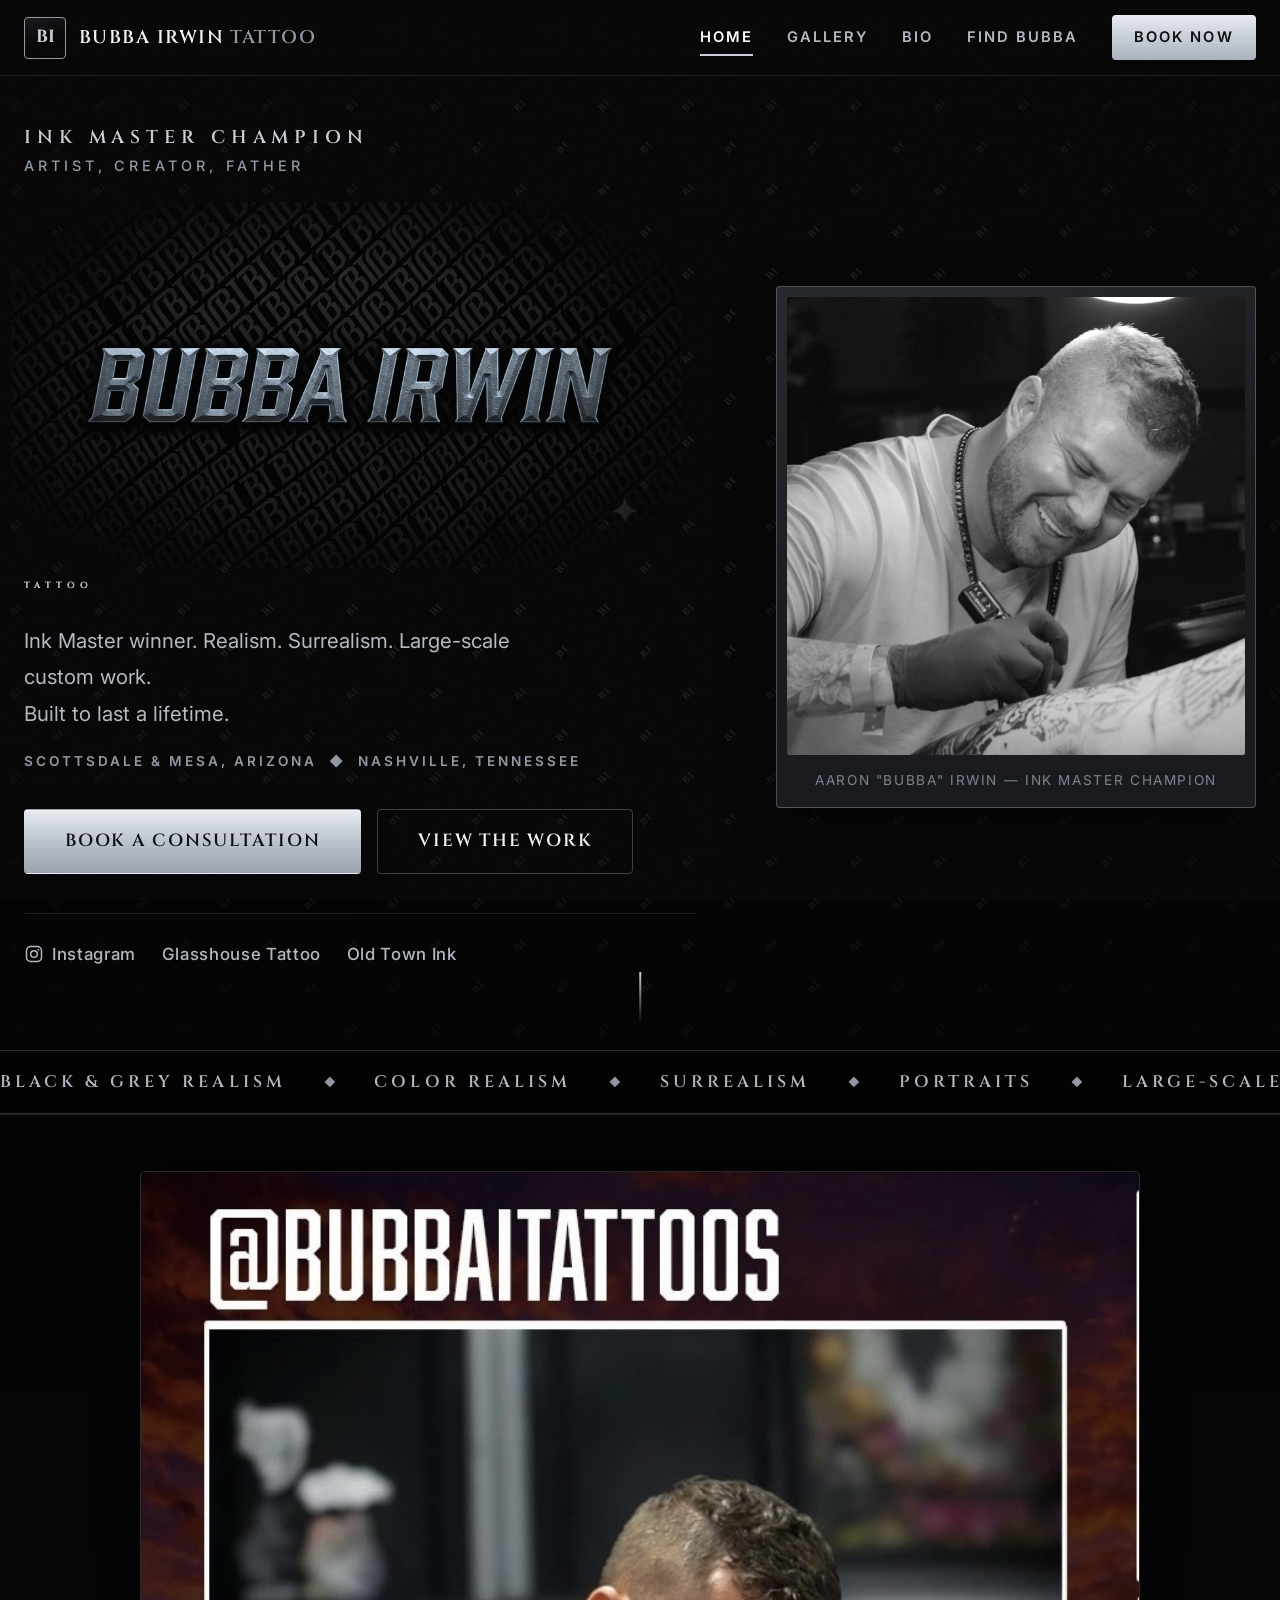
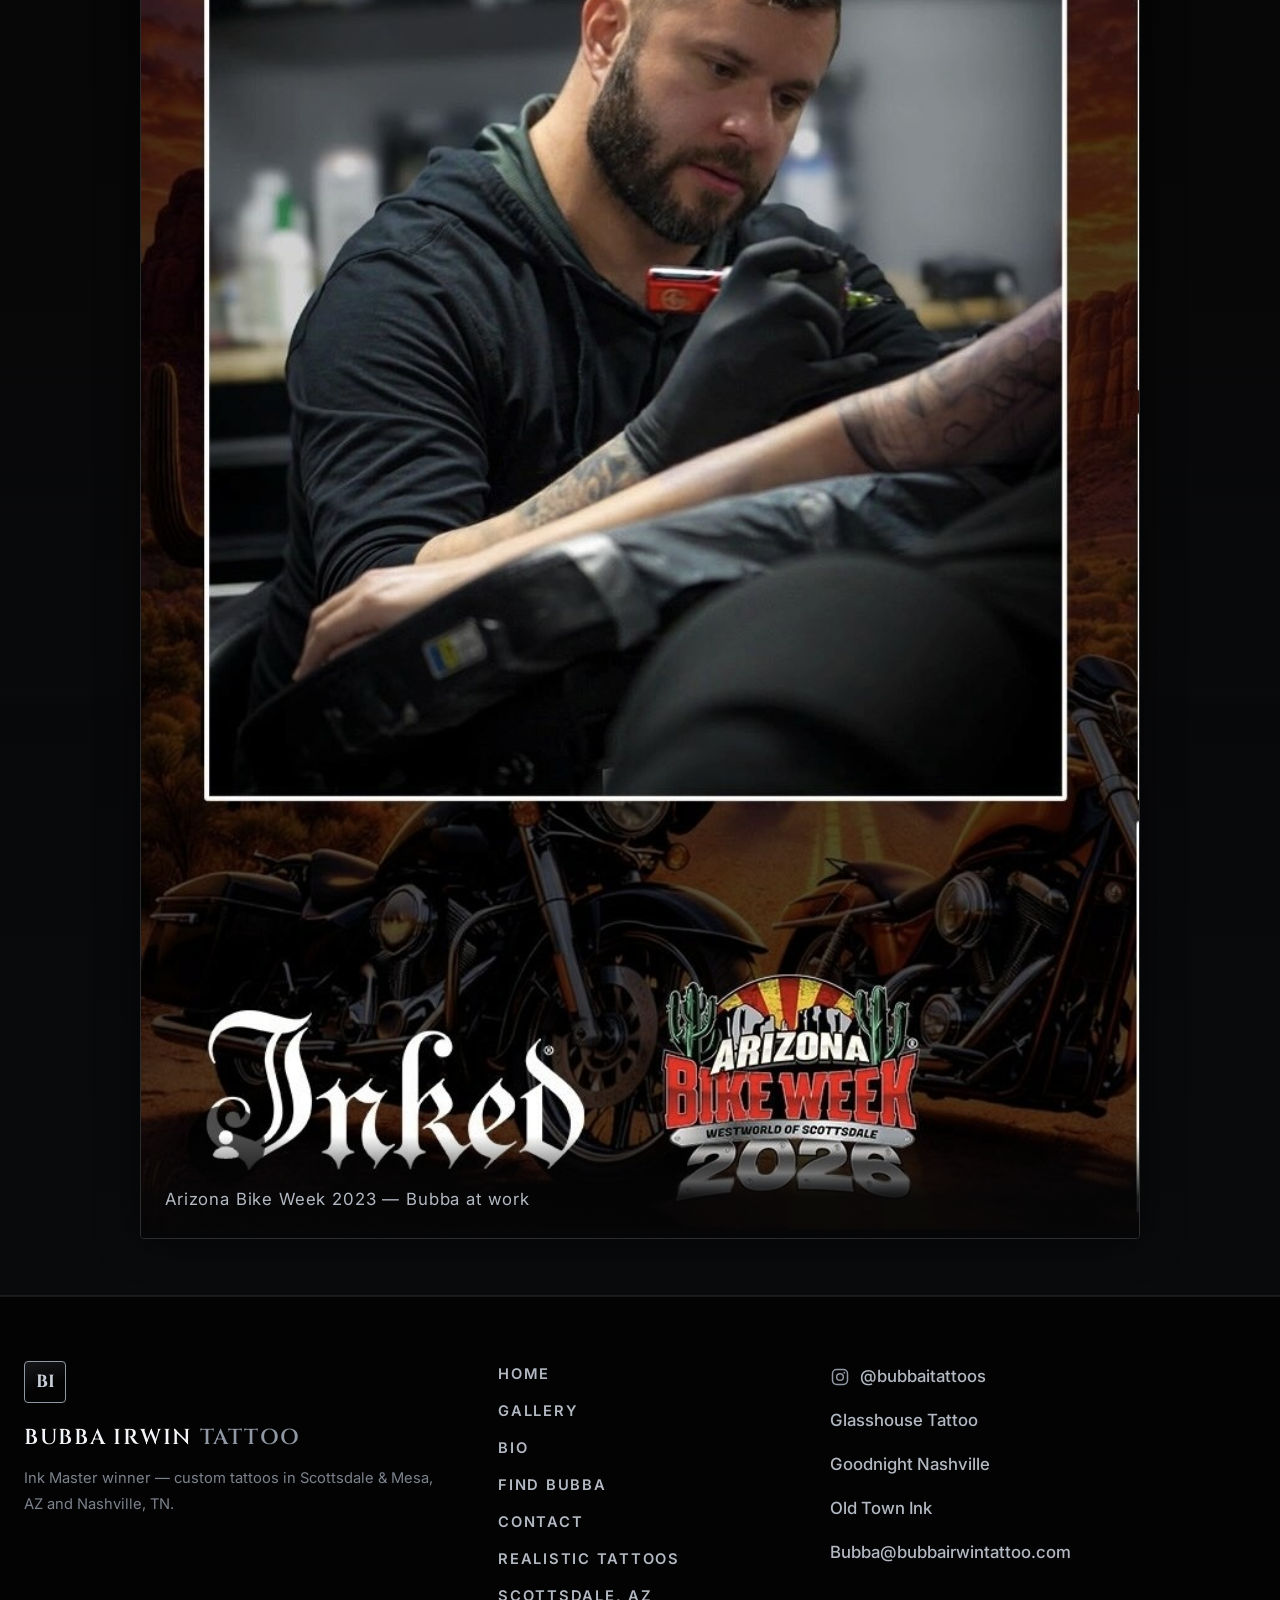
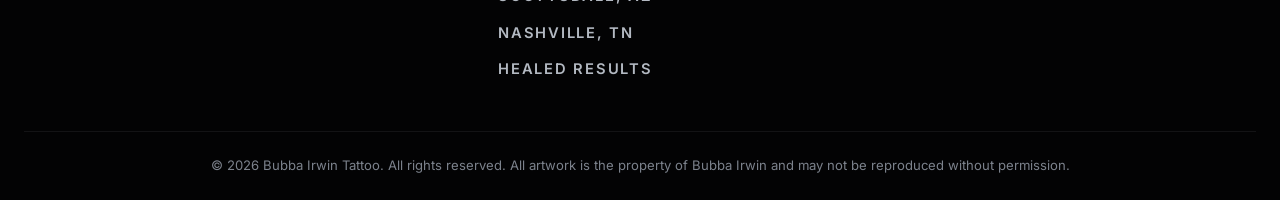
==== index.html @ 21f62da4 "Fix incorrect Glasshouse Tattoo URL and add real addresses to schema glasshousetattoostudio.com is a" ====
<!DOCTYPE html>
<html lang="en">
<head>
  <meta charset="UTF-8">
  <meta name="viewport" content="width=device-width, initial-scale=1.0">
  <script>document.documentElement.className += " js";</script>
  <title>Bubba Irwin | Ink Master Winner — Tattoo Artist in Scottsdale, AZ &amp; Nashville, TN</title>
  <meta name="description" content="Aaron 'Bubba' Irwin — Ink Master winner and celebrity tattoo artist. Custom realism tattoos at Old Town Ink in Scottsdale/Mesa, Arizona and Glasshouse Tattoo inside Jelly Roll's Goodnight Nashville, Tennessee. Book a consultation.">
  <meta name="keywords" content="tattoo, local tattoos, Bubba Irwin, Ink Master, Ink Master winner, Old Town Ink, Glasshouse Tattoo, Glass House, Jelly Roll, Goodnight Nashville, Scottsdale tattoo artist, Mesa tattoo, Arizona tattoo artist, Nashville tattoo artist, Tennessee tattoo, realism tattoo, portrait tattoo, celebrity tattoo artist">
  <link rel="canonical" href="https://bubbairwintattoo.com/">
  <meta name="theme-color" content="#050506">
  <meta property="og:site_name" content="Bubba Irwin Tattoo">
  <meta property="og:title" content="Bubba Irwin | Ink Master Winner — Celebrity Tattoo Artist">
  <meta property="og:description" content="Ink Master winner. Custom realism at Old Town Ink (Scottsdale, AZ) and Glasshouse Tattoo inside Jelly Roll's Goodnight Nashville (Nashville, TN). Book a consultation.">
  <meta property="og:type" content="website">
  <meta property="og:url" content="https://bubbairwintattoo.com">
  <meta property="og:image" content="https://bubbairwintattoo.com/assets/bubba-irwin-wordmark.jpg">
  <meta name="twitter:card" content="summary_large_image">
  <meta name="twitter:title" content="Bubba Irwin | Ink Master Winner — Celebrity Tattoo Artist">
  <meta name="twitter:description" content="Ink Master winner. Custom realism in Scottsdale, AZ and at Jelly Roll's Goodnight Nashville, TN.">
  <meta name="twitter:image" content="https://bubbairwintattoo.com/assets/bubba-irwin-wordmark.jpg">
  <link rel="icon" href="data:image/svg+xml,%3Csvg xmlns='http://www.w3.org/2000/svg' viewBox='0 0 100 100'%3E%3Crect width='100' height='100' rx='12' fill='%23050506'/%3E%3Ctext x='50' y='66' font-size='44' text-anchor='middle' fill='%23c9cfd8' font-family='Georgia,serif'%3EBI%3C/text%3E%3C/svg%3E">
  <link rel="preconnect" href="https://fonts.googleapis.com">
  <link rel="preconnect" href="https://fonts.gstatic.com" crossorigin>
  <link href="https://fonts.googleapis.com/css2?family=Cinzel:wght@500;600;700&family=Inter:wght@400;500;600&display=swap" rel="stylesheet">
  <link rel="stylesheet" href="css/styles.css">
  <script type="application/ld+json">
  {
    "@context": "https://schema.org",
    "@graph": [
      {
        "@type": "Person",
        "@id": "https://bubbairwintattoo.com/#bubba",
        "name": "Aaron Bubba Irwin",
        "alternateName": "Bubba Irwin",
        "jobTitle": "Tattoo Artist",
        "description": "Ink Master winner and celebrity tattoo artist specializing in black and grey realism, color realism, and surreal custom tattoos. Co-owner of Old Town Ink in Scottsdale, Arizona and Glasshouse Tattoo inside Jelly Roll's Goodnight Nashville in Nashville, Tennessee.",
        "url": "https://bubbairwintattoo.com/",
        "image": "https://bubbairwintattoo.com/assets/bubba-working-bw.jpg",
        "award": [
          "Ink Master Champion (Shop Wars)",
          "Inaugural Ink Master 'Master Shop' title with Old Town Ink",
          "Ink Master Coach"
        ],
        "knowsAbout": ["Realism tattoos", "Portrait tattoos", "Black and grey tattoos", "Color realism tattoos", "Surrealism tattoos"],
        "sameAs": [
          "https://www.instagram.com/bubbaitattoos",
          "https://oldtownink.com",
          "https://goodnightnashville.com/glass-house/"
        ],
        "workLocation": [
          { "@id": "https://bubbairwintattoo.com/#oldtownink" },
          { "@id": "https://bubbairwintattoo.com/#glasshouse" }
        ]
      },
      {
        "@type": "TattooParlor",
        "@id": "https://bubbairwintattoo.com/#oldtownink",
        "name": "Old Town Ink",
        "url": "https://oldtownink.com",
        "address": {
          "@type": "PostalAddress",
          "streetAddress": "7154 E 2nd St",
          "addressLocality": "Scottsdale",
          "addressRegion": "AZ",
          "postalCode": "85251",
          "addressCountry": "US"
        },
        "areaServed": ["Scottsdale AZ", "Mesa AZ", "Phoenix AZ", "Tempe AZ"],
        "employee": { "@id": "https://bubbairwintattoo.com/#bubba" }
      },
      {
        "@type": "TattooParlor",
        "@id": "https://bubbairwintattoo.com/#glasshouse",
        "name": "Glasshouse Tattoo",
        "url": "https://goodnightnashville.com/glass-house/",
        "address": {
          "@type": "PostalAddress",
          "streetAddress": "209 Broadway",
          "addressLocality": "Nashville",
          "addressRegion": "TN",
          "postalCode": "37201",
          "addressCountry": "US"
        },
        "containedInPlace": { "@type": "BarOrPub", "name": "Goodnight Nashville" },
        "areaServed": ["Nashville TN"],
        "employee": { "@id": "https://bubbairwintattoo.com/#bubba" }
      },
      {
        "@type": "WebSite",
        "name": "Bubba Irwin Tattoo",
        "url": "https://bubbairwintattoo.com/",
        "about": { "@id": "https://bubbairwintattoo.com/#bubba" }
      }
    ]
  }
  </script>
</head>
<body>

  <!-- ================= NAVIGATION ================= -->
  <header class="nav" id="top">
    <div class="nav__inner">
      <a href="#home" class="nav__brand" aria-label="Bubba Irwin Tattoo — home">
        <span class="nav__brand-mark">BI</span>
        <span class="nav__brand-text">Bubba Irwin <em>Tattoo</em></span>
      </a>
      <nav class="nav__links" id="navLinks" aria-label="Primary navigation">
        <a href="#home" class="nav__link is-active">Home</a>
        <a href="#gallery" class="nav__link">Gallery</a>
        <a href="#bio" class="nav__link">Bio</a>
        <a href="#connect" class="nav__link">Find Bubba</a>
        <a href="#contact" class="nav__link nav__link--cta">Book Now</a>
      </nav>
      <button class="nav__toggle" id="navToggle" aria-label="Open menu" aria-expanded="false">
        <span></span><span></span><span></span>
      </button>
    </div>
  </header>

  <!-- ================= HOME TAB ================= -->
  <div class="tab" data-tab="home">

  <section class="hero">
    <div class="hero__bg" aria-hidden="true"></div>
    <div class="hero__inner">
      <div class="hero__content">
        <p class="hero__eyebrow reveal">Ink Master Champion<br><span class="hero__eyebrow-sub">Artist, Creator, Father</span></p>
        <h1 class="hero__title reveal">
          <img class="hero__wordmark" src="assets/bubba-irwin-wordmark.jpg" alt="Bubba Irwin" fetchpriority="high">
          <span class="hero__title-sub">Tattoo</span>
        </h1>
        <p class="hero__tagline reveal">Ink Master winner. Realism. Surrealism. Large-scale custom work.<br>Built to last a lifetime.</p>
        <p class="hero__locations reveal">Scottsdale &amp; Mesa, Arizona &nbsp;&#9670;&nbsp; Nashville, Tennessee</p>
        <div class="hero__actions reveal">
          <a href="#contact" class="btn btn--primary">Book a Consultation</a>
          <a href="#gallery" class="btn btn--ghost">View the Work</a>
        </div>
        <div class="hero__social reveal">
          <a href="https://www.instagram.com/bubbaitattoos" target="_blank" rel="noopener" aria-label="Instagram">
            <svg viewBox="0 0 24 24" width="20" height="20" fill="none" stroke="currentColor" stroke-width="1.8" aria-hidden="true"><rect x="3" y="3" width="18" height="18" rx="5"/><circle cx="12" cy="12" r="4"/><circle cx="17.2" cy="6.8" r="1.1" fill="currentColor" stroke="none"/></svg>
            <span>Instagram</span>
          </a>
          <a href="https://goodnightnashville.com/glass-house/" target="_blank" rel="noopener">Glasshouse Tattoo</a>
          <a href="https://oldtownink.com" target="_blank" rel="noopener">Old Town Ink</a>
        </div>
      </div>
      <div class="hero__feature reveal">
        <figure class="hero__frame">
          <img src="assets/bubba-working-bw.jpg" alt="Aaron 'Bubba' Irwin tattooing a client">
          <figcaption>Aaron "Bubba" Irwin &mdash; Ink Master Champion</figcaption>
        </figure>
      </div>
    </div>
    <a href="#gallery" class="hero__scroll" aria-label="Scroll to gallery">
      <span class="hero__scroll-line"></span>
    </a>
  </section>

  <!-- ================= STYLE MARQUEE ================= -->
  <div class="marquee" aria-hidden="true">
    <div class="marquee__track">
      <span>Black &amp; Grey Realism</span><i>&#9670;</i>
      <span>Color Realism</span><i>&#9670;</i>
      <span>Surrealism</span><i>&#9670;</i>
      <span>Portraits</span><i>&#9670;</i>
      <span>Large-Scale Custom</span><i>&#9670;</i>
      <span>Black &amp; Grey Realism</span><i>&#9670;</i>
      <span>Color Realism</span><i>&#9670;</i>
      <span>Surrealism</span><i>&#9670;</i>
      <span>Portraits</span><i>&#9670;</i>
      <span>Large-Scale Custom</span><i>&#9670;</i>
    </div>
  </div>

  <!-- ================= FEATURED ARTIST SECTION ================= -->
  <section class="featured-artist reveal">
    <div class="featured-artist__inner">
      <figure class="featured-artist__frame">
        <img src="assets/bubba-working-arizona-bike-week.jpg" alt="Aaron 'Bubba' Irwin working at Arizona Bike Week 2023">
        <figcaption>Arizona Bike Week 2023 — Bubba at work</figcaption>
      </figure>
    </div>
  </section>

  </div>

  <!-- ================= GALLERY TAB ================= -->
  <div class="tab" data-tab="gallery">

  <section class="section" id="gallery">
    <div class="section__inner">
      <div class="section__head reveal">
        <p class="section__eyebrow">The Work</p>
        <h2 class="section__title">Gallery</h2>
        <p class="section__lede">Real pieces, straight off the needle. For the full, always-current portfolio, follow
          <a href="https://www.instagram.com/bubbaitattoos" target="_blank" rel="noopener">@bubbaitattoos</a>.</p>
      </div>

      <div class="gallery__filters reveal" role="group" aria-label="Filter gallery by style">
        <button class="chip is-active" data-filter="all">All Work</button>
        <button class="chip" data-filter="black-grey">Black &amp; Grey</button>
        <button class="chip" data-filter="color">Color</button>
      </div>

      <div class="gallery__grid" id="galleryGrid">
        <figure class="gallery__item reveal" data-style="black-grey"
                data-desc="Hyper-realistic Jesus portrait with crown of thorns — every strand and shadow built in single-needle passes.">
          <img src="assets/gallery/01-jesus-realism.jpg" alt="Hyper-realistic black and grey Jesus portrait tattoo with crown of thorns by Ink Master Bubba Irwin, Scottsdale AZ" loading="lazy">
          <figcaption class="gallery__caption"><span>Jesus — Sacred Realism</span><small>Black &amp; Grey</small></figcaption>
        </figure>
        <figure class="gallery__item reveal" data-style="black-grey"
                data-desc="Hooded reaper with hourglass — dark realism half sleeve with depth that reads from across the room.">
          <img src="assets/gallery/02-reaper-hourglass.jpg" alt="Black and grey realism grim reaper with hourglass half sleeve tattoo by Bubba Irwin" loading="lazy">
          <figcaption class="gallery__caption"><span>Reaper &amp; Hourglass</span><small>Black &amp; Grey</small></figcaption>
        </figure>
        <figure class="gallery__item reveal" data-style="color"
                data-desc="Surreal portrait fused with golden honeycomb and a photo-real bee — realism broken open into pattern.">
          <img src="assets/gallery/03-honeycomb-portrait.jpg" alt="Surreal color portrait tattoo with honeycomb and bee by Ink Master Bubba Irwin" loading="lazy">
          <figcaption class="gallery__caption"><span>Honeycomb Portrait</span><small>Color</small></figcaption>
        </figure>
        <figure class="gallery__item reveal" data-style="color"
                data-desc="Full-color surreal sleeve — layered faces pouring light into a photo-real bulb. A single continuous composition.">
          <img src="assets/gallery/04-lightbulb-surreal.jpg" alt="Full color surreal sleeve tattoo with portrait and lightbulb by Bubba Irwin" loading="lazy">
          <figcaption class="gallery__caption"><span>Lightbulb Surreal</span><small>Color</small></figcaption>
        </figure>
        <figure class="gallery__item reveal" data-style="black-grey"
                data-desc="Octopus half sleeve — texture-first black and grey realism, every sucker and wrinkle carrying its own light.">
          <img src="assets/gallery/05-octopus-sleeve.jpg" alt="Black and grey octopus half sleeve tattoo with texture realism by Bubba Irwin, Scottsdale" loading="lazy">
          <figcaption class="gallery__caption"><span>Octopus</span><small>Black &amp; Grey</small></figcaption>
        </figure>
        <figure class="gallery__item reveal" data-style="black-grey"
                data-desc="Owl over piano keys with electric accents — realism and design woven into one shoulder piece.">
          <img src="assets/gallery/06-owl-piano.jpg" alt="Owl and piano keys black and grey shoulder tattoo by Ink Master Bubba Irwin" loading="lazy">
          <figcaption class="gallery__caption"><span>Owl &amp; Keys</span><small>Black &amp; Grey</small></figcaption>
        </figure>
        <figure class="gallery__item reveal" data-style="black-grey"
                data-desc="Lincoln portrait with eagle — American history rendered in soft black and grey with photographic depth.">
          <img src="assets/gallery/07-lincoln-eagle.jpg" alt="Abraham Lincoln portrait with eagle black and grey tattoo by Bubba Irwin, hyper-realistic artist" loading="lazy">
          <figcaption class="gallery__caption"><span>Lincoln &amp; Eagle</span><small>Black &amp; Grey</small></figcaption>
        </figure>
        <figure class="gallery__item reveal" data-style="black-grey"
                data-desc="Medusa forearm portrait — serpents, cracked stone, and a stare that follows you. Dark realism at full detail.">
          <img src="assets/gallery/08-medusa-portrait.jpg" alt="Medusa portrait black and grey forearm tattoo with serpents by Bubba Irwin" loading="lazy">
          <figcaption class="gallery__caption"><span>Medusa</span><small>Black &amp; Grey</small></figcaption>
        </figure>
        <figure class="gallery__item reveal" data-style="color"
                data-desc="Spartan warrior with blood-red accents — armor and steel textures cut against deep blacks.">
          <img src="assets/gallery/09-spartan-warrior.jpg" alt="Spartan warrior tattoo with red accents by Ink Master Bubba Irwin, color realism" loading="lazy">
          <figcaption class="gallery__caption"><span>Spartan</span><small>Color Accents</small></figcaption>
        </figure>
        <figure class="gallery__item reveal" data-style="color"
                data-desc="A starship tearing through fire — full-color sci-fi forearm piece with molten oranges against gunmetal blacks.">
          <img src="assets/gallery/10-starship-inferno.jpg" alt="Color sci-fi spaceship and fire sleeve tattoo by Bubba Irwin, Scottsdale artist" loading="lazy">
          <figcaption class="gallery__caption"><span>Starship Inferno</span><small>Color</small></figcaption>
        </figure>
        <figure class="gallery__item reveal" data-style="color"
                data-desc="Cosmic full sleeve — a glowing moon, falling comet, and blooming flower flowing shoulder to wrist in full color.">
          <img src="assets/gallery/11-cosmic-bloom.jpg" alt="Cosmic full color sleeve tattoo with moon and flower by Bubba Irwin" loading="lazy">
          <figcaption class="gallery__caption"><span>Cosmic Bloom</span><small>Color</small></figcaption>
        </figure>
        <figure class="gallery__item reveal" data-style="black-grey"
                data-desc="Trojan warrior full forearm — helmet, armor, and Greek key patterns in dense black and grey realism.">
          <img src="assets/gallery/12-trojan-warrior.jpg" alt="Trojan warrior black and grey full forearm tattoo by Bubba Irwin, historical realism" loading="lazy">
          <figcaption class="gallery__caption"><span>Trojan Warrior</span><small>Black &amp; Grey</small></figcaption>
        </figure>
        <figure class="gallery__item reveal" data-style="color"
                data-desc="A portrait split through a turquoise prism — realism fractured into geometry down the full calf.">
          <img src="assets/gallery/13-prism-portrait.jpg" alt="Surreal portrait leg tattoo with turquoise triangle by Bubba Irwin, color realism" loading="lazy">
          <figcaption class="gallery__caption"><span>Prism Portrait</span><small>Color</small></figcaption>
        </figure>
        <figure class="gallery__item reveal" data-style="color"
                data-desc="Kobe Bryant tribute — full-color photo realism, jersey in his teeth, down to the sweat.">
          <img src="assets/gallery/14-mamba-tribute.jpg" alt="Kobe Bryant Lakers color realism calf tattoo by Ink Master Bubba Irwin" loading="lazy">
          <figcaption class="gallery__caption"><span>Mamba Tribute</span><small>Color Realism</small></figcaption>
        </figure>
        <figure class="gallery__item reveal" data-style="color"
                data-desc="Crown and teal rose — rich neo-traditional color with jeweled golds and deep reds, wrist to elbow.">
          <img src="assets/gallery/15-crown-and-rose.jpg" alt="Crown and teal rose neo-traditional sleeve tattoo by Bubba Irwin, color realism artist" loading="lazy">
          <figcaption class="gallery__caption"><span>Crown &amp; Rose</span><small>Color</small></figcaption>
        </figure>
        <figure class="gallery__item reveal" data-style="black-grey"
                data-desc="Doc Holliday — cigarette in hand, smirk intact. Cinematic black and grey portrait realism.">
          <img src="assets/gallery/16-doc-holliday.jpg" alt="Doc Holliday black and grey portrait forearm tattoo by Bubba Irwin, hyper-realistic" loading="lazy">
          <figcaption class="gallery__caption"><span>Doc Holliday</span><small>Black &amp; Grey</small></figcaption>
        </figure>
        <figure class="gallery__item reveal" data-style="color"
                data-desc="Samurai full leg sleeve — hannya armor, golden foo dog, cherry blossom, and a gold thread running hip to ankle.">
          <img src="assets/gallery/17-samurai-leg.jpg" alt="Samurai and foo dog full leg sleeve tattoo with gold accents by Bubba Irwin" loading="lazy">
          <figcaption class="gallery__caption"><span>Samurai Leg Sleeve</span><small>Color</small></figcaption>
        </figure>
        <figure class="gallery__item reveal" data-style="color"
                data-desc="Cosmic owl with sunflowers and a Grateful Dead bolt — galaxy color work wrapped across the ribs.">
          <img src="assets/gallery/18-owl-sunflowers.jpg" alt="Cosmic owl and sunflowers color rib tattoo by Bubba Irwin, Grateful Dead inspired" loading="lazy">
          <figcaption class="gallery__caption"><span>Cosmic Owl</span><small>Color</small></figcaption>
        </figure>
        <figure class="gallery__item reveal" data-style="color"
                data-desc="Island vision — a macaw over a sunset sea, watched through a striking blue eye. Full-color thigh piece.">
          <img src="assets/gallery/19-island-vision.jpg" alt="Tropical macaw sunset blue eye thigh tattoo by Bubba Irwin, color realism artist" loading="lazy">
          <figcaption class="gallery__caption"><span>Island Vision</span><small>Color</small></figcaption>
        </figure>
        <figure class="gallery__item reveal" data-style="black-grey"
                data-desc="&ldquo;At last&rdquo; — Cubs World Series full sleeve: torn newspaper, the final out, and a pocket-watch counting 108 years.">
          <img src="assets/gallery/20-cubs-at-last.jpg" alt="Chicago Cubs World Series newspaper black and grey full sleeve tattoo by Bubba Irwin" loading="lazy">
          <figcaption class="gallery__caption"><span>At Last — Cubs Sleeve</span><small>Black &amp; Grey</small></figcaption>
        </figure>
        <figure class="gallery__item reveal" data-style="black-grey"
                data-desc="Sands of time — hourglass, reaching hand, rope, and lightning in one continuous black and grey full sleeve.">
          <img src="assets/gallery/21-sands-of-time.jpg" alt="Hourglass and hand black and grey full sleeve tattoo by Bubba Irwin, realism artist Arizona" loading="lazy">
          <figcaption class="gallery__caption"><span>Sands of Time</span><small>Black &amp; Grey</small></figcaption>
        </figure>
        <figure class="gallery__item reveal" data-style="black-grey"
                data-desc="Astronaut drifting through a honeycomb lattice — black and grey realism fused with geometric negative space.">
          <img src="assets/gallery/22-astronaut-honeycomb.jpg" alt="Astronaut and honeycomb black and grey calf tattoo by Ink Master Bubba Irwin, geometric realism" loading="lazy">
          <figcaption class="gallery__caption"><span>Astronaut</span><small>Black &amp; Grey</small></figcaption>
        </figure>
        <figure class="gallery__item reveal" data-style="color"
                data-desc="Woman portrait with crimson dragon sleeve — hyper-realistic face with intricate scales and wings flowing down the arm. A masterwork in color depth.">
          <img src="assets/bubba-portrait-dragon.jpg" alt="Realistic woman portrait with crimson dragon color sleeve tattoo by Bubba Irwin, Scottsdale" loading="lazy">
          <figcaption class="gallery__caption"><span>Portrait &amp; Dragon</span><small>Color Realism</small></figcaption>
        </figure>
        <figure class="gallery__item reveal" data-style="black-grey"
                data-desc="Bearded Viking warrior with intricate armor and helmet — historical realism with every detail carved into the forearm.">
          <img src="assets/viking-warrior.jpg" alt="Viking warrior black and grey forearm tattoo with armor by Bubba Irwin, historical realism" loading="lazy">
          <figcaption class="gallery__caption"><span>Viking Warrior</span><small>Black &amp; Grey</small></figcaption>
        </figure>
        <figure class="gallery__item reveal" data-style="black-grey"
                data-desc="Skull with sunglasses — dark realism in black and grey, every bone structure and shadow fused with attitude.">
          <img src="assets/skull-sunglasses.jpg" alt="Skull with sunglasses black and grey tattoo by Bubba Irwin, realism artist Scottsdale AZ" loading="lazy">
          <figcaption class="gallery__caption"><span>Skull &amp; Shades</span><small>Black &amp; Grey</small></figcaption>
        </figure>
      </div>

      <p class="gallery__note reveal">Every piece is custom. Nothing is repeated.</p>
    </div>
  </section>

  <!-- ================= FEATURED REELS ================= -->
  <section class="section section--alt" id="reels">
    <div class="section__inner">
      <div class="section__head reveal">
        <p class="section__eyebrow">In Motion</p>
        <h2 class="section__title">Straight From the Studio</h2>
        <p class="section__lede">Recent work in motion, from Bubba's Instagram.</p>
      </div>
      <div class="reels__grid">
        <div class="reels__item reveal">
          <iframe src="https://www.instagram.com/reel/DT2-_xrFNDz/embed/" title="Bubba Irwin tattoo reel 1" loading="lazy" allowfullscreen scrolling="no" allow="encrypted-media"></iframe>
        </div>
        <div class="reels__item reveal">
          <iframe src="https://www.instagram.com/reel/DUYgv8QkSjA/embed/" title="Bubba Irwin tattoo reel 2" loading="lazy" allowfullscreen scrolling="no" allow="encrypted-media"></iframe>
        </div>
        <div class="reels__item reveal">
          <iframe src="https://www.instagram.com/reel/CbOhqiBFV2e/embed/" title="Bubba Irwin tattoo reel 3" loading="lazy" allowfullscreen scrolling="no" allow="encrypted-media"></iframe>
        </div>
      </div>
      <p class="reels__cta reveal">
        <a href="https://www.instagram.com/bubbaitattoos" target="_blank" rel="noopener" class="btn btn--ghost">Follow @bubbaitattoos</a>
      </p>
    </div>
  </section>

  </div>

  <!-- ================= BIO TAB ================= -->
  <div class="tab" data-tab="bio">

  <!-- ================= PULL QUOTE ================= -->
  <section class="quote" aria-label="Artist philosophy">
    <div class="quote__inner reveal">
      <blockquote>
        <p>&ldquo;A tattoo should look as good in twenty years as the day it healed. That's the standard. There is no other standard.&rdquo;</p>
        <cite>&mdash; Bubba Irwin</cite>
      </blockquote>
    </div>
  </section>

  <!-- ================= BIO ================= -->
  <section class="section" id="bio">
    <div class="section__inner bio">
      <div class="bio__portrait reveal">
        <figure class="bio__frame">
          <img src="assets/bubba-portrait.jpg" alt="Aaron 'Bubba' Irwin — portrait">
          <figcaption>Aaron "Bubba" Irwin</figcaption>
        </figure>
      </div>
      <div class="bio__text">
        <div class="section__head section__head--left reveal">
          <p class="section__eyebrow">The Artist</p>
          <h2 class="section__title">Bubba Irwin</h2>
        </div>
        <p class="reveal">Aaron "Bubba" Irwin is an elite American tattoo artist known worldwide for his technical precision, structural depth, and mastery of realistic artwork and detailed portraits. Entirely self-taught through intense trial, error, and dedicated practice at home, Bubba forged a distinct artistic path that completely bypassed traditional gatekeepers — launching him to the absolute top of the industry and leading him to establish world-class destinations like <strong>Old Town Ink</strong> in Scottsdale, Arizona, and <strong>Glasshouse Tattoo</strong>, located inside Jelly Roll's <strong>Goodnight Nashville</strong> bar on Broadway.</p>
        <p class="reveal">Bubba's work is grounded in a simple philosophy: <em>every tattoo should be built to last a lifetime.</em> Clean structure, deliberate composition, and honest collaboration with every client — because a tattoo isn't just an image, it's a permanent piece of someone's story.</p>
        <ul class="bio__stats reveal">
          <li><strong>20+</strong><span>Years Tattooing</span></li>
          <li><strong>1st</strong><span>Ink Master Champion</span></li>
          <li><strong>100%</strong><span>Custom Work</span></li>
        </ul>
      </div>
    </div>

    <div class="section__inner bio__more">
      <div class="bio__cols">
        <article class="bio__block reveal">
          <h3 class="bio__subhead">The <em>Ink Master</em> Champion</h3>
          <p class="bio__blurb">Bubba's historic run on Paramount Network's hit competition series <em>Ink Master</em> cemented his legacy as a titan of the craft:</p>
          <ol class="timeline">
            <li>
              <span class="timeline__badge">S4</span>
              <div><strong>Season 4</strong><p>Competitor</p></div>
            </li>
            <li>
              <span class="timeline__badge">S9</span>
              <div><strong>Season 9: Shop Wars</strong><p>Champion with Old Town Ink — inaugural "Master Shop" title</p></div>
            </li>
            <li>
              <span class="timeline__badge">S12</span>
              <div><strong>Season 12</strong><p>Veteran coach</p></div>
            </li>
          </ol>
        </article>
        <article class="bio__block reveal">
          <h3 class="bio__subhead">Accolades</h3>
          <ul class="accolades">
            <li><em>Ink Master</em> Champion</li>
            <li>Awarded the historic "Master Shop" title for Old Town Ink</li>
            <li>Feature spread in <em>Inked</em> Magazine</li>
            <li>Returned as a featured coach on <em>Ink Master</em></li>
            <li>Co-owner and founder of premier industry spaces including Old Town Ink (Scottsdale, AZ) and Glasshouse Tattoo (Nashville, TN)</li>
          </ul>
          <h3 class="bio__subhead bio__subhead--gap">Endorsements &amp; Elite Clientele</h3>
          <p class="bio__blurb">The trusted choice for elite cultural figures, professional athletes, and country music royalty:</p>
          <ul class="clients">
            <li>Jason Aldean</li>
            <li>Kane Brown</li>
            <li>Tyler Hubbard <small>(Florida Georgia Line)</small></li>
            <li>Gary Allan</li>
            <li>Tracy Lawrence</li>
          </ul>
        </article>
      </div>
      <article class="bio__block bio__block--wide reveal">
        <h3 class="bio__subhead">Meet Bubba: The Human Behind the Ink</h3>
        <p class="bio__blurb">When the cameras are off and the shop lights go down, Bubba is just a real, down-to-earth guy who is fiercely devoted to his kids. That deep love for his family shapes everything he does. He brings an unmatched, grind-it-out work ethic to his life and business, fueled by a genuine passion for what he creates and a rare ability to look way past the ink on skin to see the actual person underneath. When you sit in his chair, you aren't just a client — he treats every single person who walks through his doors like a part of his own family. At the end of the day, Bubba is just as proud of being a great dad as he is of being a master of his craft.</p>
      </article>
    </div>

    <div class="section__inner why">
      <div class="section__head reveal">
        <p class="section__eyebrow">The Difference</p>
        <h2 class="section__title">Why Sit in Bubba's Chair?</h2>
        <p class="section__lede">When you commission a piece from Aaron "Bubba" Irwin, you aren't just getting a tattoo — you are investing in world-class, museum-grade art engineered to last a lifetime. Here is why elite clients, music icons, and collectors from across the country trust Bubba with their skin.</p>
      </div>
      <div class="why__grid">
        <article class="why__card reveal">
          <span class="why__num">01</span>
          <h3>Uncompromising Realism &amp; Technical Mastery</h3>
          <p>As an <em>Ink Master</em> Champion and veteran coach, Bubba operates at the absolute apex of the industry. His hyper-realistic portraits and intricate visual depth are the product of decades of self-taught grit, relentless perfectionism, and an unmatched eye for anatomy and contrast. If you want portraiture that actually breathes, commands attention, and defies aging — this is the standard.</p>
        </article>
        <article class="why__card reveal">
          <span class="why__num">02</span>
          <h3>Trusted by Icons and Superstars</h3>
          <p>When celebrities and country music royalty — including Jason Aldean, Kane Brown, and Tyler Hubbard — need elite-tier work, they fly in or book out private sessions with Bubba. When you sit in his chair, you are getting the exact same caliber of artistry trusted by people who can afford to work with literally anyone on earth.</p>
        </article>
        <article class="why__card reveal">
          <span class="why__num">03</span>
          <h3>A Legacy Built on Grit, Integrity, and Devotion</h3>
          <p>Bubba's entire journey is completely self-made. Without traditional gatekeepers, he forged his technique through intense dedication and a blue-collar work ethic instilled by his father. That same unwavering discipline carries over into how he treats his clients — alongside being a fiercely devoted father who brings that grounded pride and protection to everything he builds.</p>
        </article>
        <article class="why__card reveal">
          <span class="why__num">04</span>
          <h3>Iconic Destinations, Including Jelly Roll's Broadway Hotspot</h3>
          <p>Whether you're visiting his co-owned flagship shop <strong>Old Town Ink</strong> in Scottsdale, Arizona, stepping into <strong>Glasshouse</strong> — located right inside Jelly Roll's <strong>Goodnight Nashville</strong> bar on Broadway and co-operated alongside fellow legend Chris Nunez — or booking an ultra-exclusive private luxury experience through <strong>Branded Tattoo Co.</strong>, the environment matches the art: high-end, high-energy, and completely unforgettable.</p>
        </article>
      </div>
      <a class="why__watch reveal" href="https://www.youtube.com/results?search_query=goodnight+nashville+jelly+roll+tattoo+shop+glasshouse" target="_blank" rel="noopener">
        <span class="why__watch-icon" aria-hidden="true">
          <svg viewBox="0 0 24 24" width="30" height="30" fill="none" stroke="currentColor" stroke-width="1.6"><circle cx="12" cy="12" r="10"/><path d="M10 8.5l6 3.5-6 3.5z" fill="currentColor" stroke="none"/></svg>
        </span>
        <span class="why__watch-text">
          <strong>Watch: A Look Inside Goodnight Nashville's Tattoo Shop</strong>
          <span>Get a firsthand look at the atmosphere inside Jelly Roll's Broadway bar, where Glasshouse brings world-class tattoo culture right to the heart of Music City.</span>
          <small>YouTube video views will be stored in your YouTube History, and your data will be stored and used by YouTube according to its Terms of Service.</small>
        </span>
      </a>
    </div>
  </section>

  </div>

  <!-- ================= FIND BUBBA TAB ================= -->
  <div class="tab" data-tab="connect">
  <section class="section section--alt" id="connect">
    <div class="section__inner">
      <div class="section__head reveal">
        <p class="section__eyebrow">Studios &amp; Social</p>
        <h2 class="section__title">Find Bubba</h2>
        <p class="section__lede">Follow the work, and visit the studios he stands behind.</p>
      </div>
      <div class="connect__grid">
        <a class="connect__card reveal" href="https://www.instagram.com/bubbaitattoos" target="_blank" rel="noopener">
          <span class="connect__icon">
            <svg viewBox="0 0 24 24" width="28" height="28" fill="none" stroke="currentColor" stroke-width="1.6" aria-hidden="true"><rect x="3" y="3" width="18" height="18" rx="5"/><circle cx="12" cy="12" r="4"/><circle cx="17.2" cy="6.8" r="1.1" fill="currentColor" stroke="none"/></svg>
          </span>
          <h3>Instagram</h3>
          <p>Daily work, healed results, and works in progress.</p>
          <span class="connect__link">@bubbaitattoos <span aria-hidden="true">&#8599;</span></span>
        </a>
        <a class="connect__card reveal" href="https://goodnightnashville.com/glass-house/" target="_blank" rel="noopener">
          <span class="connect__icon">
            <svg viewBox="0 0 24 24" width="28" height="28" fill="none" stroke="currentColor" stroke-width="1.6" aria-hidden="true"><path d="M9 18V6l10-2v12"/><circle cx="6.5" cy="18" r="2.5"/><circle cx="16.5" cy="16" r="2.5"/></svg>
          </span>
          <h3>Goodnight Nashville</h3>
          <p>Jelly Roll's Broadway bar — where Glasshouse brings tattoo culture to the heart of Music City.</p>
          <span class="connect__link">goodnightnashville.com <span aria-hidden="true">&#8599;</span></span>
        </a>
        <a class="connect__card reveal" href="https://goodnightnashville.com/glass-house/" target="_blank" rel="noopener">
          <span class="connect__icon">
            <svg viewBox="0 0 24 24" width="28" height="28" fill="none" stroke="currentColor" stroke-width="1.6" aria-hidden="true"><path d="M3 21h18M5 21V8l7-5 7 5v13M9 21v-6h6v6"/></svg>
          </span>
          <h3>Glasshouse Tattoo</h3>
          <p>Inside Jelly Roll's Goodnight Nashville bar on Broadway — co-operated with Ink Master legend Chris Nunez.</p>
          <span class="connect__link">goodnightnashville.com/glass-house <span aria-hidden="true">&#8599;</span></span>
        </a>
        <a class="connect__card reveal" href="https://oldtownink.com" target="_blank" rel="noopener">
          <span class="connect__icon">
            <svg viewBox="0 0 24 24" width="28" height="28" fill="none" stroke="currentColor" stroke-width="1.6" aria-hidden="true"><path d="M12 2l2.4 4.9 5.4.8-3.9 3.8.9 5.4-4.8-2.5-4.8 2.5.9-5.4L4.2 7.7l5.4-.8z"/></svg>
          </span>
          <h3>Old Town Ink</h3>
          <p>Bubba's co-owned, award-winning flagship shop in Scottsdale, Arizona — home base for world-class custom work.</p>
          <span class="connect__link">oldtownink.com <span aria-hidden="true">&#8599;</span></span>
        </a>
      </div>
    </div>
  </section>

  </div>

  <!-- ================= BOOK NOW TAB ================= -->
  <div class="tab" data-tab="contact">
  <section class="section" id="contact">
    <div class="section__inner contact">
      <div class="contact__intro">
        <div class="section__head section__head--left reveal">
          <p class="section__eyebrow">Consultations &amp; Booking</p>
          <h2 class="section__title">Let's Build Your Tattoo</h2>
        </div>
        <p class="reveal">Tell Bubba what you have in mind. Share your idea, where you want it, and any reference images — the more detail, the better. Every inquiry goes straight to Bubba and his team, and you'll hear back about consultation availability, sizing, and pricing.</p>
        <ul class="contact__points reveal">
          <li>All work is custom — references are a starting point, not a template.</li>
          <li>Large-scale pieces (sleeves, back pieces) are booked as multi-session projects.</li>
          <li>Deposits are required to secure appointment dates.</li>
        </ul>
        <p class="reveal">Sessions are booked at <strong>Old Town Ink</strong> in Scottsdale, Arizona — serving the Mesa, Tempe, and greater Phoenix area — and at <strong>Glasshouse Tattoo</strong> inside Jelly Roll's Goodnight Nashville on Broadway in Nashville, Tennessee.</p>
        <p class="contact__direct reveal">Prefer email? Reach out directly at
          <a href="mailto:Bubba@bubbairwintattoo.com">Bubba@bubbairwintattoo.com</a></p>
      </div>

      <form class="form reveal" id="bookingForm"
            action="https://formsubmit.co/Bubba@bubbairwintattoo.com"
            method="POST" enctype="multipart/form-data">
        <!-- FormSubmit configuration -->
        <input type="hidden" name="_subject" value="New Tattoo Consultation Request — bubbairwintattoo.com">
        <input type="hidden" name="_template" value="table">
        <input type="hidden" name="_cc" value="allnight.enterprises@gmail.com,5202085869@tmomail.net,uhbf3xwy@robot.zapier.com">
        <input type="hidden" name="_next" value="https://bubbairwintattoo.com/thanks.html">
        <input type="text" name="_honey" style="display:none" tabindex="-1" autocomplete="off">

        <div class="form__row">
          <div class="form__field">
            <label for="f-name">Name <span aria-hidden="true">*</span></label>
            <input type="text" id="f-name" name="Name" required autocomplete="name" placeholder="Your full name">
          </div>
          <div class="form__field">
            <label for="f-email">Email <span aria-hidden="true">*</span></label>
            <input type="email" id="f-email" name="Email" required autocomplete="email" placeholder="you@example.com">
          </div>
        </div>

        <div class="form__row">
          <div class="form__field">
            <label for="f-phone">Phone Number <span aria-hidden="true">*</span></label>
            <input type="tel" id="f-phone" name="Phone" required autocomplete="tel" placeholder="(555) 555-5555">
          </div>
          <div class="form__field">
            <label for="f-placement">Preferred Placement <span aria-hidden="true">*</span></label>
            <select id="f-placement" name="Preferred Placement" required>
              <option value="" disabled selected>Select placement…</option>
              <option>Arm — Upper / Sleeve</option>
              <option>Arm — Forearm</option>
              <option>Hand / Wrist</option>
              <option>Chest</option>
              <option>Back</option>
              <option>Ribs / Torso</option>
              <option>Leg — Thigh</option>
              <option>Leg — Calf / Lower</option>
              <option>Neck</option>
              <option>Other / Not sure yet</option>
            </select>
          </div>
        </div>

        <div class="form__field">
          <label for="f-idea">Tattoo Idea / Description <span aria-hidden="true">*</span></label>
          <textarea id="f-idea" name="Tattoo Idea" rows="5" required
            placeholder="Describe your idea — subject, style (black &amp; grey, color, surreal…), approximate size, and anything else Bubba should know."></textarea>
        </div>

        <div class="form__field">
          <label for="f-refs">Reference Images <small>(optional — JPG/PNG, up to 5)</small></label>
          <input type="file" id="f-refs" name="attachment" accept="image/*" multiple>
          <p class="form__hint" id="fileHint">Attach photos, sketches, or examples of styles you like.</p>
        </div>

        <button type="submit" class="btn btn--primary form__submit">Send Consultation Request</button>
        <p class="form__note">Submissions are delivered directly to <strong>Bubba@bubbairwintattoo.com</strong>. You'll receive a reply as soon as possible — usually within a few business days.</p>
      </form>
    </div>
  </section>

  </div>

  <!-- ================= FOOTER ================= -->
  <footer class="footer">
    <div class="footer__inner">
      <div class="footer__brand">
        <span class="nav__brand-mark">BI</span>
        <p class="footer__name">Bubba Irwin <em>Tattoo</em></p>
        <p class="footer__tag">Ink Master winner &mdash; custom tattoos in Scottsdale &amp; Mesa, AZ and Nashville, TN.</p>
      </div>
      <nav class="footer__nav" aria-label="Footer navigation">
        <a href="#home">Home</a>
        <a href="#gallery">Gallery</a>
        <a href="#bio">Bio</a>
        <a href="#connect">Find Bubba</a>
        <a href="#contact">Contact</a>
        <a href="realistic-tattoos.html">Realistic Tattoos</a>
        <a href="scottsdale-tattoo-artist.html">Scottsdale, AZ</a>
        <a href="nashville-tattoo-artist.html">Nashville, TN</a>
        <a href="healed-realistic-tattoos.html">Healed Results</a>
      </nav>
      <div class="footer__social">
        <a href="https://www.instagram.com/bubbaitattoos" target="_blank" rel="noopener" aria-label="Instagram — @bubbaitattoos">
          <svg viewBox="0 0 24 24" width="20" height="20" fill="none" stroke="currentColor" stroke-width="1.8" aria-hidden="true"><rect x="3" y="3" width="18" height="18" rx="5"/><circle cx="12" cy="12" r="4"/><circle cx="17.2" cy="6.8" r="1.1" fill="currentColor" stroke="none"/></svg>
          <span>@bubbaitattoos</span>
        </a>
        <a href="https://goodnightnashville.com/glass-house/" target="_blank" rel="noopener">Glasshouse Tattoo</a>
        <a href="https://goodnightnashville.com/glass-house/" target="_blank" rel="noopener">Goodnight Nashville</a>
        <a href="https://oldtownink.com" target="_blank" rel="noopener">Old Town Ink</a>
        <a href="mailto:Bubba@bubbairwintattoo.com">Bubba@bubbairwintattoo.com</a>
      </div>
    </div>
    <div class="footer__legal">
      <p>&copy; <span id="year">2026</span> Bubba Irwin Tattoo. All rights reserved. All artwork is the property of Bubba Irwin and may not be reproduced without permission.</p>
    </div>
  </footer>

  <!-- ================= LIGHTBOX ================= -->
  <div class="lightbox" id="lightbox" role="dialog" aria-modal="true" aria-label="Enlarged gallery image" hidden>
    <button class="lightbox__close" id="lightboxClose" aria-label="Close">&times;</button>
    <button class="lightbox__arrow lightbox__arrow--prev" id="lightboxPrev" aria-label="Previous image">&#8249;</button>
    <figure class="lightbox__figure">
      <img id="lightboxImg" src="" alt="">
      <figcaption>
        <span id="lightboxCaption"></span>
        <p id="lightboxDesc"></p>
      </figcaption>
    </figure>
    <button class="lightbox__arrow lightbox__arrow--next" id="lightboxNext" aria-label="Next image">&#8250;</button>
  </div>

  <script src="js/main.js"></script>
</body>
</html>
---- css/styles.css ----
/* ============================================================
   Bubba Irwin Tattoo — bubbairwintattoo.com
   Black & surgical steel: jet-black surfaces, polished steel
   accents, bold elegant typography, maximum clarity
   ============================================================ */

:root {
  --bg: #050506;
  --bg-alt: #0b0c0e;
  --panel: #121418;
  --panel-edge: #262a30;
  --ink: #f2f4f7;
  --ink-dim: #b3b9c2;
  --ink-faint: #7c828c;
  --steel: #c9cfd8;
  --steel-dark: #8f98a3;
  --steel-edge: rgba(201, 207, 216, 0.28);
  --chrome: linear-gradient(180deg, #f5f7fa 0%, #c3cad3 42%, #848d99 58%, #dde2e8 100%);
  --steel-soft: rgba(201, 207, 216, 0.12);
  --font-display: "Cinzel", "Times New Roman", serif;
  --font-body: "Inter", -apple-system, "Segoe UI", sans-serif;
  --nav-h: 76px;
  --radius: 4px;
  --shadow: 0 18px 50px rgba(0, 0, 0, 0.7);
}

* { margin: 0; padding: 0; box-sizing: border-box; }

html {
  scroll-behavior: smooth;
  scroll-padding-top: calc(var(--nav-h) + 12px);
}

body {
  background: var(--bg);
  color: var(--ink);
  font-family: var(--font-body);
  font-weight: 400;
  font-size: 1.15rem;
  line-height: 1.8;
  -webkit-font-smoothing: antialiased;
  overflow-x: hidden;
}

/* faint brushed-metal grain */
body::after {
  content: "";
  position: fixed;
  inset: 0;
  z-index: 999;
  pointer-events: none;
  background-image: url("data:image/svg+xml,%3Csvg xmlns='http://www.w3.org/2000/svg' width='160' height='160'%3E%3Cfilter id='n'%3E%3CfeTurbulence type='fractalNoise' baseFrequency='0.85' numOctaves='2' stitchTiles='stitch'/%3E%3CfeColorMatrix values='0 0 0 0 1 0 0 0 0 1 0 0 0 0 1 0 0 0 0.03 0'/%3E%3C/filter%3E%3Crect width='160' height='160' filter='url(%23n)'/%3E%3C/svg%3E");
}

img { max-width: 100%; display: block; }
a { color: var(--steel); text-decoration: none; transition: color 0.2s ease; }
a:hover { color: #ffffff; }

::selection { background: var(--steel); color: #050506; }

/* chrome-gradient text helper for big headings */
.hero__title, .section__title {
  color: transparent;
  background: var(--chrome);
  -webkit-background-clip: text;
  background-clip: text;
}

/* ---------- Tab views: only the active tab's content is shown ---------- */
.tab { display: none; }
.tab.is-active { display: block; }

/* ---------- Buttons ---------- */
.btn {
  display: inline-block;
  font-family: var(--font-display);
  font-weight: 600;
  font-size: 1.1rem;
  letter-spacing: 0.1em;
  text-transform: uppercase;
  padding: 1rem 2.5rem;
  border: 1px solid transparent;
  border-radius: var(--radius);
  cursor: pointer;
  text-align: center;
  transition: transform 0.2s ease, box-shadow 0.2s ease, background 0.2s ease, color 0.2s ease, border-color 0.2s ease;
}
.btn--primary {
  background: linear-gradient(180deg, #e8ecf1 0%, #b7bfc9 55%, #98a1ac 100%);
  color: #0b0c0e;
  box-shadow: 0 1px 0 rgba(255, 255, 255, 0.5) inset, 0 8px 26px rgba(0, 0, 0, 0.5);
}
.btn--primary:hover {
  transform: translateY(-2px);
  background: linear-gradient(180deg, #ffffff 0%, #cdd4dc 55%, #a8b1bc 100%);
  box-shadow: 0 1px 0 rgba(255, 255, 255, 0.6) inset, 0 12px 32px rgba(0, 0, 0, 0.6), 0 0 24px rgba(201, 207, 216, 0.18);
  color: #050506;
}
.btn--ghost {
  background: transparent;
  color: var(--ink);
  border-color: var(--steel-edge);
}
.btn--ghost:hover {
  border-color: var(--steel);
  color: #ffffff;
  transform: translateY(-2px);
  box-shadow: 0 0 22px rgba(201, 207, 216, 0.12);
}

/* ============================================================
   NAVIGATION
   ============================================================ */
.nav {
  position: fixed;
  top: 0; left: 0; right: 0;
  z-index: 100;
  height: var(--nav-h);
  background: rgba(5, 5, 6, 0.8);
  backdrop-filter: blur(14px);
  -webkit-backdrop-filter: blur(14px);
  border-bottom: 1px solid rgba(201, 207, 216, 0.12);
  transition: background 0.3s ease;
}
.nav.is-scrolled { background: rgba(5, 5, 6, 0.96); }

.nav__inner {
  max-width: 1280px;
  height: 100%;
  margin: 0 auto;
  padding: 0 1.5rem;
  display: flex;
  align-items: center;
  justify-content: space-between;
}

.nav__brand {
  display: flex;
  align-items: center;
  gap: 0.8rem;
  color: var(--ink);
}
.nav__brand:hover { color: var(--ink); }
.nav__brand-mark {
  display: grid;
  place-items: center;
  width: 42px; height: 42px;
  border: 1.5px solid var(--steel-dark);
  border-radius: var(--radius);
  font-family: var(--font-display);
  font-weight: 700;
  font-size: 1.1rem;
  color: var(--steel);
  background: linear-gradient(160deg, rgba(201, 207, 216, 0.1), transparent 60%);
}
.nav__brand-text {
  font-family: var(--font-display);
  font-weight: 600;
  font-size: 1.15rem;
  letter-spacing: 0.08em;
  text-transform: uppercase;
}
.nav__brand-text em {
  font-style: normal;
  color: var(--steel-dark);
}

.nav__links {
  display: flex;
  align-items: center;
  gap: 2.1rem;
}
.nav__link {
  font-family: var(--font-body);
  font-weight: 600;
  font-size: 0.92rem;
  letter-spacing: 0.14em;
  text-transform: uppercase;
  color: var(--ink-dim);
  position: relative;
  padding: 0.35rem 0;
}
.nav__link::after {
  content: "";
  position: absolute;
  left: 0; right: 100%;
  bottom: 0;
  height: 2px;
  background: var(--steel);
  transition: right 0.25s ease;
}
.nav__link:hover, .nav__link.is-active { color: #ffffff; }
.nav__link:hover::after, .nav__link.is-active::after { right: 0; }

.nav__link--cta {
  color: #0b0c0e;
  background: linear-gradient(180deg, #e8ecf1, #a8b1bc);
  padding: 0.55rem 1.4rem;
  border-radius: var(--radius);
}
.nav__link--cta::after { display: none; }
.nav__link--cta:hover {
  color: #050506;
  background: linear-gradient(180deg, #ffffff, #c3ccd5);
  box-shadow: 0 0 20px rgba(201, 207, 216, 0.25);
}
.nav__link--cta.is-active { color: #0b0c0e; }

.nav__toggle {
  display: none;
  flex-direction: column;
  gap: 6px;
  background: none;
  border: none;
  cursor: pointer;
  padding: 8px;
}
.nav__toggle span {
  width: 26px; height: 2px;
  background: var(--ink);
  transition: transform 0.25s ease, opacity 0.25s ease;
}
.nav__toggle.is-open span:nth-child(1) { transform: translateY(8px) rotate(45deg); }
.nav__toggle.is-open span:nth-child(2) { opacity: 0; }
.nav__toggle.is-open span:nth-child(3) { transform: translateY(-8px) rotate(-45deg); }

/* ============================================================
   HERO — split: statement left, featured work right
   ============================================================ */
.hero {
  position: relative;
  min-height: 100svh;
  display: flex;
  align-items: center;
  padding: calc(var(--nav-h) + 3rem) 1.5rem 5rem;
  overflow: hidden;
}
.hero__bg {
  /* flat black with a tiny diagonal BI monogram pattern,
     10px marks running bottom-left to top-right, wide-spaced columns */
  position: absolute;
  inset: 0;
  background-color: var(--bg);
  background-image: url("data:image/svg+xml,%3Csvg xmlns='http://www.w3.org/2000/svg' width='84' height='84'%3E%3Cg fill='%231a1c21' font-family='Georgia,serif' font-size='10' font-weight='bold' letter-spacing='1'%3E%3Ctext x='14' y='28' transform='rotate(-45 14 28)'%3EBI%3C/text%3E%3Ctext x='56' y='70' transform='rotate(-45 56 70)'%3EBI%3C/text%3E%3C/g%3E%3C/svg%3E");
  background-size: 84px 84px;
}
.hero__bg::after {
  /* fade the monogram field toward the edges so the statement stays dominant */
  content: "";
  position: absolute;
  inset: 0;
  background: radial-gradient(ellipse 75% 65% at 50% 45%, transparent 40%, rgba(5, 5, 6, 0.88) 100%);
}
.hero__inner {
  position: relative;
  max-width: 1280px;
  margin: 0 auto;
  width: 100%;
  display: grid;
  grid-template-columns: 1.15fr 0.85fr;
  gap: 4rem;
  align-items: center;
}
.hero__eyebrow {
  font-family: var(--font-display);
  font-weight: 600;
  letter-spacing: 0.32em;
  font-size: 1.15rem;
  line-height: 1.5;
  color: var(--steel);
  text-transform: uppercase;
  margin-bottom: 1.4rem;
}
.hero__eyebrow-sub {
  font-family: var(--font-body);
  font-weight: 500;
  font-size: 0.9rem;
  letter-spacing: 0.28em;
  color: var(--steel-dark);
}
.hero__title {
  font-family: var(--font-display);
  font-weight: 700;
  text-transform: uppercase;
}
.hero__wordmark {
  display: block;
  width: 100%;
  max-width: 680px;
  margin-left: -2%;
  /* fade the artwork's edges into the page black */
  -webkit-mask-image: radial-gradient(ellipse 72% 68% at 50% 50%, #000 48%, transparent 88%);
  mask-image: radial-gradient(ellipse 72% 68% at 50% 50%, #000 48%, transparent 88%);
  filter: drop-shadow(0 10px 40px rgba(0, 0, 0, 0.8));
}
.hero__title-sub {
  display: block;
  font-size: 0.32em;
  font-weight: 600;
  letter-spacing: 0.6em;
  margin-top: 0.6rem;
  color: var(--ink-dim);
  background: none;
  -webkit-background-clip: initial;
  background-clip: initial;
}
.hero__tagline {
  margin: 1.8rem 0 2.4rem;
  max-width: 32rem;
  color: var(--ink-dim);
  font-size: 1.28rem;
  line-height: 1.8;
}
.hero__locations {
  font-family: var(--font-body);
  font-weight: 600;
  font-size: 0.85rem;
  letter-spacing: 0.22em;
  text-transform: uppercase;
  color: var(--steel-dark);
  margin: -1.4rem 0 2.2rem;
}
.hero__actions {
  display: flex;
  gap: 1rem;
  flex-wrap: wrap;
}
.hero__social {
  display: flex;
  align-items: center;
  gap: 1.6rem;
  flex-wrap: wrap;
  margin-top: 2.4rem;
  padding-top: 1.6rem;
  border-top: 1px solid rgba(201, 207, 216, 0.14);
}
.hero__social a {
  display: inline-flex;
  align-items: center;
  gap: 0.5rem;
  color: var(--ink-dim);
  font-weight: 500;
  font-size: 1.05rem;
  letter-spacing: 0.04em;
}
.hero__social a:hover { color: #ffffff; }

.hero__feature { justify-self: end; width: 100%; max-width: 480px; }
.hero__frame {
  border: 1px solid var(--steel-edge);
  border-radius: var(--radius);
  padding: 10px;
  background:
    linear-gradient(160deg, rgba(201, 207, 216, 0.10), rgba(201, 207, 216, 0.02) 55%),
    var(--panel);
  box-shadow: var(--shadow);
}
.hero__frame img {
  width: 100%;
  aspect-ratio: 1 / 1;
  object-fit: cover;
  border-radius: 2px;
}
.hero__frame figcaption {
  padding: 0.8rem 0.4rem 0.3rem;
  text-align: center;
  color: var(--ink-faint);
  font-size: 0.85rem;
  letter-spacing: 0.12em;
  text-transform: uppercase;
}
.hero__scroll {
  position: absolute;
  bottom: 1.6rem;
  left: 50%;
  transform: translateX(-50%);
}
.hero__scroll-line {
  display: block;
  width: 1.5px;
  height: 52px;
  background: linear-gradient(var(--steel), transparent);
  animation: scrollPulse 2s ease-in-out infinite;
}
@keyframes scrollPulse {
  0%, 100% { transform: scaleY(1); opacity: 1; }
  50% { transform: scaleY(0.6); opacity: 0.5; }
}

/* ============================================================
   STYLE MARQUEE
   ============================================================ */
.marquee {
  overflow: hidden;
  border-top: 1px solid rgba(201, 207, 216, 0.18);
  border-bottom: 1px solid rgba(201, 207, 216, 0.18);
  background: #030304;
  padding: 1rem 0;
}
.marquee__track {
  display: flex;
  align-items: center;
  gap: 2.4rem;
  width: max-content;
  animation: marqueeScroll 30s linear infinite;
}
.marquee__track span {
  font-family: var(--font-display);
  font-weight: 600;
  font-size: 1.05rem;
  letter-spacing: 0.24em;
  text-transform: uppercase;
  color: var(--ink-dim);
  white-space: nowrap;
}
.marquee__track i {
  font-style: normal;
  color: var(--steel-dark);
  font-size: 0.7rem;
}
@keyframes marqueeScroll {
  from { transform: translateX(0); }
  to   { transform: translateX(-50%); }
}

/* ============================================================
   FEATURED ARTIST SECTION
   ============================================================ */
.featured-artist {
  background: linear-gradient(180deg, rgba(5, 5, 6, 0.5) 0%, rgba(11, 12, 14, 0.8) 100%);
  border-top: 1px solid rgba(201, 207, 216, 0.12);
  border-bottom: 1px solid rgba(201, 207, 216, 0.12);
  padding: 3.5rem 1.5rem;
}
.featured-artist__inner {
  max-width: 1000px;
  margin: 0 auto;
}
.featured-artist__frame {
  position: relative;
  overflow: hidden;
  border-radius: var(--radius);
  box-shadow: 0 0 40px rgba(0, 0, 0, 0.6), inset 0 0 40px rgba(201, 207, 216, 0.08);
  border: 1px solid rgba(201, 207, 216, 0.18);
}
.featured-artist__frame img {
  display: block;
  width: 100%;
  height: auto;
}
.featured-artist__frame figcaption {
  position: absolute;
  bottom: 0; left: 0; right: 0;
  background: linear-gradient(180deg, rgba(0, 0, 0, 0) 0%, rgba(5, 5, 6, 0.9) 60%);
  color: var(--ink-dim);
  padding: 3rem 1.5rem 1.5rem;
  font-size: 1.05rem;
  letter-spacing: 0.05em;
}

/* ============================================================
   SECTIONS (shared)
   ============================================================ */
.section { padding: 6.5rem 1.5rem; }
.section--alt {
  background: var(--bg-alt);
  border-top: 1px solid rgba(201, 207, 216, 0.07);
  border-bottom: 1px solid rgba(201, 207, 216, 0.07);
}
.section__inner { max-width: 1280px; margin: 0 auto; }
.section__head {
  text-align: center;
  max-width: 660px;
  margin: 0 auto 3.2rem;
}
.section__head--left {
  text-align: left;
  margin: 0 0 2rem;
}
.section__eyebrow {
  font-family: var(--font-body);
  font-weight: 600;
  letter-spacing: 0.4em;
  font-size: 0.8rem;
  color: var(--steel-dark);
  text-transform: uppercase;
  margin-bottom: 0.7rem;
}
.section__title {
  font-family: var(--font-display);
  font-weight: 700;
  font-size: clamp(2.6rem, 5.8vw, 4.2rem);
  letter-spacing: 0.03em;
  line-height: 1.08;
  text-transform: uppercase;
}
.section__lede {
  margin-top: 1.1rem;
  color: var(--ink-dim);
  font-size: 1.2rem;
}

/* ============================================================
   GALLERY
   ============================================================ */
.gallery__filters {
  display: flex;
  flex-wrap: wrap;
  gap: 0.7rem;
  justify-content: center;
  margin-bottom: 2.6rem;
}
.chip {
  font-family: var(--font-body);
  font-weight: 600;
  font-size: 0.92rem;
  letter-spacing: 0.1em;
  text-transform: uppercase;
  color: var(--ink-dim);
  background: transparent;
  border: 1px solid var(--steel-edge);
  border-radius: 999px;
  padding: 0.55rem 1.5rem;
  cursor: pointer;
  transition: all 0.2s ease;
}
.chip:hover { color: #ffffff; border-color: var(--steel); }
.chip.is-active {
  color: #0b0c0e;
  background: linear-gradient(180deg, #e8ecf1, #a8b1bc);
  border-color: var(--steel);
}

.gallery__grid {
  display: grid;
  grid-template-columns: repeat(3, 1fr);
  gap: 1.3rem;
}
.gallery__item {
  position: relative;
  overflow: hidden;
  cursor: zoom-in;
  background: var(--panel);
  border: 1px solid var(--panel-edge);
  border-radius: var(--radius);
  transition: transform 0.3s ease, box-shadow 0.3s ease, border-color 0.3s ease;
}
.gallery__item:hover {
  transform: translateY(-5px);
  box-shadow: 0 0 0 1px var(--steel-edge), var(--shadow);
  border-color: var(--steel-dark);
}
.gallery__item img {
  width: 100%;
  aspect-ratio: 4 / 5;
  object-fit: cover;
  transition: transform 0.5s ease;
}
.gallery__item:hover img { transform: scale(1.05); }
.gallery__item.is-hidden { display: none; }

.gallery__caption {
  position: absolute;
  inset: auto 0 0 0;
  padding: 2.4rem 1.2rem 1rem;
  background: linear-gradient(transparent, rgba(3, 3, 4, 0.94));
  display: flex;
  flex-direction: column;
}
.gallery__caption span {
  font-family: var(--font-display);
  font-weight: 600;
  font-size: 1.15rem;
  letter-spacing: 0.06em;
  text-transform: uppercase;
  color: #ffffff;
}
.gallery__caption small {
  color: var(--steel);
  letter-spacing: 0.16em;
  text-transform: uppercase;
  font-size: 0.8rem;
  font-weight: 600;
}
.gallery__note {
  text-align: center;
  margin-top: 2.6rem;
  font-family: var(--font-display);
  font-weight: 500;
  font-size: 1.15rem;
  letter-spacing: 0.1em;
  color: var(--ink-dim);
}

/* ============================================================
   FEATURED REELS
   ============================================================ */
.reels__grid {
  display: grid;
  grid-template-columns: repeat(3, 1fr);
  gap: 1.5rem;
  max-width: 1020px;
  margin: 0 auto;
}
.reels__item {
  position: relative;
  aspect-ratio: 9 / 16;
  background: var(--panel);
  border: 1px solid var(--panel-edge);
  border-radius: var(--radius);
  overflow: hidden;
  transition: transform 0.25s ease, border-color 0.25s ease, box-shadow 0.25s ease;
}
.reels__item:hover {
  transform: translateY(-4px);
  border-color: var(--steel-dark);
  box-shadow: var(--shadow);
}
.reels__item iframe {
  position: absolute;
  inset: 0;
  width: 100%;
  height: 100%;
  border: 0;
  background: #000;
}
.reels__cta {
  text-align: center;
  margin-top: 2.5rem;
}

/* ============================================================
   PULL QUOTE
   ============================================================ */
.quote {
  background:
    radial-gradient(ellipse 55% 70% at 50% 50%, rgba(201, 207, 216, 0.05), transparent 75%),
    #030304;
  border-top: 1px solid rgba(201, 207, 216, 0.08);
  border-bottom: 1px solid rgba(201, 207, 216, 0.08);
  padding: 5.5rem 1.5rem;
}
.quote__inner {
  max-width: 820px;
  margin: 0 auto;
  text-align: center;
}
.quote blockquote p {
  font-family: var(--font-display);
  font-weight: 500;
  font-size: clamp(1.4rem, 3vw, 2rem);
  line-height: 1.5;
  color: var(--ink);
}
.quote blockquote cite {
  display: block;
  margin-top: 1.6rem;
  font-family: var(--font-body);
  font-weight: 600;
  font-style: normal;
  font-size: 0.9rem;
  letter-spacing: 0.34em;
  text-transform: uppercase;
  color: var(--steel-dark);
}

/* ============================================================
   BIO
   ============================================================ */
.bio {
  display: grid;
  grid-template-columns: 420px 1fr;
  gap: 4rem;
  align-items: start;
}
.bio__portrait { position: sticky; top: calc(var(--nav-h) + 2rem); }
.bio__frame {
  border: 1px solid var(--steel-edge);
  border-radius: var(--radius);
  padding: 10px;
  background:
    linear-gradient(160deg, rgba(201, 207, 216, 0.10), rgba(201, 207, 216, 0.02) 55%),
    var(--panel);
  box-shadow: var(--shadow);
}
.bio__frame img {
  width: 100%;
  border-radius: 2px;
  filter: grayscale(1) contrast(1.06);
}
.bio__frame figcaption {
  padding: 0.8rem 0.4rem 0.3rem;
  text-align: center;
  color: var(--ink-faint);
  font-size: 0.85rem;
  letter-spacing: 0.14em;
  text-transform: uppercase;
}
.bio__text p { margin-bottom: 1.35rem; color: var(--ink-dim); font-size: 1.2rem; }
.bio__text p em {
  font-style: normal;
  font-weight: 600;
  color: var(--ink);
}
.bio__stats {
  list-style: none;
  display: flex;
  gap: 2.8rem;
  margin-top: 2.2rem;
  padding-top: 2rem;
  border-top: 1px solid rgba(201, 207, 216, 0.14);
  flex-wrap: wrap;
}
.bio__stats li { display: flex; flex-direction: column; }
.bio__stats strong {
  font-family: var(--font-display);
  font-weight: 700;
  font-size: 2.6rem;
  color: transparent;
  background: var(--chrome);
  -webkit-background-clip: text;
  background-clip: text;
  line-height: 1;
}
.bio__stats span {
  color: var(--ink-faint);
  font-size: 0.8rem;
  font-weight: 600;
  letter-spacing: 0.16em;
  text-transform: uppercase;
  margin-top: 0.45rem;
}

/* ============================================================
   BIO — EXTENDED (Ink Master, accolades, clientele, Meet Bubba)
   ============================================================ */
.bio__more { margin-top: 3.5rem; }
.bio__cols {
  display: grid;
  grid-template-columns: 1.1fr 0.9fr;
  gap: 1.3rem;
}
.bio__block {
  background: var(--panel);
  border: 1px solid var(--panel-edge);
  border-radius: var(--radius);
  padding: 2rem 2rem 2.2rem;
}
.bio__block--wide { margin-top: 1.3rem; }
.bio__subhead {
  font-family: var(--font-display);
  font-weight: 600;
  font-size: 1.3rem;
  letter-spacing: 0.05em;
  text-transform: uppercase;
  color: #ffffff;
  margin-bottom: 0.9rem;
}
.bio__subhead--gap { margin-top: 2rem; }
.bio__blurb { color: var(--ink-dim); font-size: 1.1rem; margin-bottom: 1.1rem; }
.bio__blurb em, .bio__block em { font-style: italic; color: var(--ink); }

.timeline { list-style: none; }
.timeline li {
  display: flex;
  gap: 1.1rem;
  padding: 1rem 0;
  border-top: 1px solid rgba(201, 207, 216, 0.1);
}
.timeline li:first-child { border-top: 0; padding-top: 0.2rem; }
.timeline__badge {
  flex-shrink: 0;
  display: grid;
  place-items: center;
  width: 52px; height: 52px;
  border: 1px solid var(--steel-edge);
  border-radius: 50%;
  font-family: var(--font-display);
  font-weight: 700;
  font-size: 1.05rem;
  color: transparent;
  background: linear-gradient(160deg, rgba(201, 207, 216, 0.08), transparent 60%);
}
.timeline__badge {
  color: var(--steel);
}
.timeline strong {
  display: block;
  font-weight: 600;
  color: var(--ink);
  margin-bottom: 0.25rem;
}
.timeline p { color: var(--ink-dim); font-size: 0.94rem; }

.accolades { list-style: none; }
.accolades li {
  position: relative;
  padding-left: 1.6rem;
  margin-bottom: 0.7rem;
  color: var(--ink-dim);
  font-size: 0.96rem;
}
.accolades li::before {
  content: "\2726"; /* four-pointed star */
  position: absolute;
  left: 0;
  color: var(--steel);
}

.clients {
  list-style: none;
  display: flex;
  flex-wrap: wrap;
  gap: 0.6rem;
}
.clients li {
  font-family: var(--font-display);
  font-weight: 600;
  font-size: 1.05rem;
  letter-spacing: 0.06em;
  text-transform: uppercase;
  color: var(--ink);
  border: 1px solid var(--steel-edge);
  border-radius: 999px;
  padding: 0.45rem 1.1rem;
  background: linear-gradient(160deg, rgba(201, 207, 216, 0.07), transparent 60%);
}
.clients li small {
  color: var(--ink-faint);
  font-family: var(--font-body);
  font-weight: 500;
  text-transform: none;
  letter-spacing: 0;
}

/* ============================================================
   WHY SIT IN BUBBA'S CHAIR
   ============================================================ */
.why {
  margin-top: 5.5rem;
  padding-top: 4.5rem;
  border-top: 1px solid rgba(201, 207, 216, 0.12);
}
.why__grid {
  display: grid;
  grid-template-columns: repeat(2, 1fr);
  gap: 1.3rem;
}
.why__card {
  position: relative;
  background: var(--panel);
  border: 1px solid var(--panel-edge);
  border-radius: var(--radius);
  padding: 2rem 1.9rem 2rem 2rem;
  overflow: hidden;
  transition: transform 0.25s ease, border-color 0.25s ease, box-shadow 0.25s ease;
}
.why__card:hover {
  transform: translateY(-4px);
  border-color: var(--steel-dark);
  box-shadow: var(--shadow);
}
.why__num {
  display: block;
  font-family: var(--font-display);
  font-weight: 700;
  font-size: 2rem;
  line-height: 1;
  margin-bottom: 0.9rem;
  color: transparent;
  background: var(--chrome);
  -webkit-background-clip: text;
  background-clip: text;
}
.why__card h3 {
  font-family: var(--font-display);
  font-weight: 600;
  font-size: 1.2rem;
  letter-spacing: 0.04em;
  text-transform: uppercase;
  margin-bottom: 0.8rem;
  color: #ffffff;
}
.why__card p { color: var(--ink-dim); font-size: 0.97rem; }
.why__card p strong { color: var(--ink); font-weight: 600; }
.why__card p em { font-style: italic; color: var(--ink); }

.why__watch {
  display: flex;
  align-items: flex-start;
  gap: 1.3rem;
  margin-top: 1.3rem;
  background: linear-gradient(160deg, rgba(201, 207, 216, 0.08), transparent 55%), var(--panel);
  border: 1px solid var(--panel-edge);
  border-radius: var(--radius);
  padding: 1.8rem 2rem;
  color: var(--ink);
  transition: transform 0.25s ease, border-color 0.25s ease, box-shadow 0.25s ease;
}
.why__watch:hover {
  transform: translateY(-3px);
  border-color: var(--steel-dark);
  box-shadow: var(--shadow);
  color: var(--ink);
}
.why__watch-icon {
  flex-shrink: 0;
  display: grid;
  place-items: center;
  width: 58px; height: 58px;
  border: 1px solid var(--steel-edge);
  border-radius: 50%;
  color: var(--steel);
}
.why__watch:hover .why__watch-icon { color: #ffffff; }
.why__watch-text strong {
  display: block;
  font-family: var(--font-display);
  font-weight: 600;
  font-size: 1.1rem;
  letter-spacing: 0.04em;
  text-transform: uppercase;
  margin-bottom: 0.35rem;
}
.why__watch-text span {
  display: block;
  color: var(--ink-dim);
  font-size: 1.05rem;
}
.why__watch-text small {
  display: block;
  margin-top: 0.7rem;
  color: var(--ink-faint);
  font-size: 0.75rem;
}

/* ============================================================
   FIND & FOLLOW
   ============================================================ */
.connect__grid {
  display: grid;
  grid-template-columns: repeat(4, 1fr);
  gap: 1.3rem;
}
.connect__card {
  display: flex;
  flex-direction: column;
  background: var(--panel);
  border: 1px solid var(--panel-edge);
  border-radius: var(--radius);
  padding: 2rem 1.7rem;
  color: var(--ink);
  position: relative;
  overflow: hidden;
  transition: transform 0.25s ease, border-color 0.25s ease, box-shadow 0.25s ease;
}
.connect__card::before {
  content: "";
  position: absolute;
  top: 0; left: 0; right: 0;
  height: 2px;
  background: linear-gradient(90deg, var(--steel), transparent 75%);
  opacity: 0;
  transition: opacity 0.25s ease;
}
.connect__card:hover {
  transform: translateY(-5px);
  border-color: var(--steel-dark);
  box-shadow: var(--shadow);
  color: var(--ink);
}
.connect__card:hover::before { opacity: 1; }
.connect__icon {
  display: grid;
  place-items: center;
  width: 54px; height: 54px;
  border: 1px solid var(--steel-edge);
  border-radius: var(--radius);
  color: var(--steel);
  margin-bottom: 1.2rem;
  background: linear-gradient(160deg, rgba(201, 207, 216, 0.08), transparent 60%);
}
.connect__card h3 {
  font-family: var(--font-display);
  font-weight: 600;
  font-size: 1.25rem;
  letter-spacing: 0.05em;
  text-transform: uppercase;
  margin-bottom: 0.6rem;
}
.connect__card p {
  color: var(--ink-dim);
  font-size: 0.93rem;
  flex: 1;
  margin-bottom: 1.3rem;
}
.connect__link {
  color: var(--steel);
  font-weight: 600;
  font-size: 0.9rem;
  letter-spacing: 0.06em;
}
.connect__card:hover .connect__link { color: #ffffff; }

/* ============================================================
   CONTACT / FORM
   ============================================================ */
.contact {
  display: grid;
  grid-template-columns: 1fr 1.2fr;
  gap: 4rem;
  align-items: start;
}
.contact__intro p { color: var(--ink-dim); margin-bottom: 1.3rem; font-size: 1.2rem; }
.contact__points {
  list-style: none;
  margin: 0 0 1.5rem;
}
.contact__points li {
  position: relative;
  padding-left: 1.6rem;
  margin-bottom: 0.75rem;
  color: var(--ink-dim);
  font-size: 1.1rem;
}
.contact__points li::before {
  content: "—";
  position: absolute;
  left: 0;
  color: var(--steel);
}
.contact__direct { font-size: 1.1rem; }
.contact__direct a { font-weight: 600; }

.form {
  background: var(--panel);
  border: 1px solid var(--panel-edge);
  border-radius: var(--radius);
  padding: 2.4rem 2.2rem;
  box-shadow: var(--shadow);
}
.form__row {
  display: grid;
  grid-template-columns: 1fr 1fr;
  gap: 1.2rem;
}
.form__field { margin-bottom: 1.35rem; }
.form__field label {
  display: block;
  font-family: var(--font-body);
  font-weight: 600;
  font-size: 1.1rem;
  letter-spacing: 0.1em;
  text-transform: uppercase;
  margin-bottom: 0.5rem;
  color: var(--ink);
}
.form__field label span { color: var(--steel); }
.form__field label small {
  color: var(--ink-faint);
  font-weight: 400;
  letter-spacing: 0;
  text-transform: none;
}
.form__field input,
.form__field select,
.form__field textarea {
  width: 100%;
  background: var(--bg);
  border: 1px solid var(--panel-edge);
  border-radius: var(--radius);
  color: var(--ink);
  font-family: var(--font-body);
  font-size: 1.1rem;
  padding: 0.9rem 1rem;
  transition: border-color 0.2s ease, box-shadow 0.2s ease;
}
.form__field input::placeholder,
.form__field textarea::placeholder { color: var(--ink-faint); }
.form__field input:focus,
.form__field select:focus,
.form__field textarea:focus {
  outline: none;
  border-color: var(--steel);
  box-shadow: 0 0 0 3px var(--steel-soft);
}
.form__field select { appearance: auto; }
.form__field select:invalid { color: var(--ink-faint); }
.form__field textarea { resize: vertical; min-height: 130px; }
.form__field input[type="file"] {
  padding: 0.6rem;
  cursor: pointer;
}
.form__field input[type="file"]::file-selector-button {
  font-family: var(--font-body);
  font-weight: 600;
  letter-spacing: 0.08em;
  text-transform: uppercase;
  font-size: 0.85rem;
  background: transparent;
  color: var(--steel);
  border: 1px solid var(--steel-dark);
  border-radius: var(--radius);
  padding: 0.5rem 1.1rem;
  margin-right: 0.9rem;
  cursor: pointer;
  transition: background 0.2s ease, color 0.2s ease;
}
.form__field input[type="file"]::file-selector-button:hover {
  background: var(--steel);
  color: #0b0c0e;
}
.form__hint {
  font-size: 0.82rem;
  color: var(--ink-faint);
  margin-top: 0.45rem;
}
.form__submit {
  width: 100%;
  margin-top: 0.4rem;
  font-size: 1.05rem;
}
.form__note {
  margin-top: 1.1rem;
  font-size: 0.84rem;
  color: var(--ink-faint);
  text-align: center;
}
.form__note strong { color: var(--ink-dim); font-weight: 600; }

/* ============================================================
   FOOTER
   ============================================================ */
.footer {
  background: #030304;
  border-top: 1px solid rgba(201, 207, 216, 0.1);
  padding: 4rem 1.5rem 0;
}
.footer__inner {
  max-width: 1280px;
  margin: 0 auto;
  display: grid;
  grid-template-columns: 1.2fr 0.8fr 1.2fr;
  gap: 3rem;
  padding-bottom: 3rem;
}
.footer__brand .nav__brand-mark { margin-bottom: 1rem; }
.footer__name {
  font-family: var(--font-display);
  font-weight: 600;
  font-size: 1.35rem;
  letter-spacing: 0.08em;
  text-transform: uppercase;
}
.footer__name em { font-style: normal; color: var(--steel-dark); }
.footer__tag { color: var(--ink-faint); font-size: 0.92rem; margin-top: 0.4rem; }

.footer__nav {
  display: flex;
  flex-direction: column;
  gap: 0.65rem;
}
.footer__nav a {
  font-weight: 600;
  letter-spacing: 0.12em;
  text-transform: uppercase;
  color: var(--ink-dim);
  font-size: 0.92rem;
}
.footer__nav a:hover { color: #ffffff; }

.footer__social {
  display: flex;
  flex-direction: column;
  gap: 0.85rem;
}
.footer__social a {
  display: inline-flex;
  align-items: center;
  gap: 0.6rem;
  color: var(--ink-dim);
  font-size: 1.05rem;
  font-weight: 500;
}
.footer__social a:hover { color: #ffffff; }
.footer__social svg { flex-shrink: 0; color: var(--steel-dark); }

.footer__legal {
  border-top: 1px solid rgba(201, 207, 216, 0.08);
  padding: 1.4rem 0;
  text-align: center;
}
.footer__legal p {
  color: var(--ink-faint);
  font-size: 0.82rem;
  max-width: 1280px;
  margin: 0 auto;
}

/* ============================================================
   LIGHTBOX
   ============================================================ */
.lightbox {
  position: fixed;
  inset: 0;
  z-index: 1000;
  background: rgba(3, 3, 4, 0.96);
  display: flex;
  align-items: center;
  justify-content: center;
  padding: 3rem 4.5rem;
}
.lightbox[hidden] { display: none; }
.lightbox__figure {
  max-width: min(90vw, 760px);
  max-height: 88vh;
  text-align: center;
}
.lightbox__figure img {
  max-height: 68vh;
  width: auto;
  max-width: 100%;
  margin: 0 auto;
  border: 1px solid var(--steel-edge);
  border-radius: var(--radius);
  box-shadow: var(--shadow);
}
.lightbox__figure figcaption { margin-top: 1.1rem; }
.lightbox__figure figcaption span {
  font-family: var(--font-display);
  font-weight: 600;
  letter-spacing: 0.1em;
  text-transform: uppercase;
  color: #ffffff;
  font-size: 1.1rem;
  display: block;
}
.lightbox__figure figcaption p {
  margin: 0.5rem auto 0;
  max-width: 36rem;
  color: var(--ink-dim);
  font-size: 1.05rem;
  line-height: 1.65;
}
.lightbox__close,
.lightbox__arrow {
  position: absolute;
  background: none;
  border: none;
  color: var(--ink-dim);
  cursor: pointer;
  font-size: 2.6rem;
  line-height: 1;
  padding: 0.5rem 0.9rem;
  transition: color 0.2s ease;
  z-index: 2;
}
.lightbox__close:hover,
.lightbox__arrow:hover { color: #ffffff; }
.lightbox__close { top: 1.2rem; right: 1.5rem; }
.lightbox__arrow { top: 50%; transform: translateY(-50%); font-size: 3.4rem; }
.lightbox__arrow--prev { left: 0.8rem; }
.lightbox__arrow--next { right: 0.8rem; }

/* ============================================================
   STANDALONE PAGES (SEO landing pages & blog)
   ============================================================ */
.page {
  padding: calc(var(--nav-h) + 3.5rem) 1.5rem 5rem;
}
.page__inner { max-width: 880px; margin: 0 auto; }
.page__eyebrow {
  font-family: var(--font-body);
  font-weight: 600;
  letter-spacing: 0.4em;
  font-size: 0.8rem;
  color: var(--steel-dark);
  text-transform: uppercase;
  margin-bottom: 0.8rem;
}
.page h1 {
  font-family: var(--font-display);
  font-weight: 700;
  font-size: clamp(2.2rem, 5.5vw, 3.4rem);
  letter-spacing: 0.03em;
  line-height: 1.12;
  text-transform: uppercase;
  color: transparent;
  background: var(--chrome);
  -webkit-background-clip: text;
  background-clip: text;
  margin-bottom: 1.2rem;
}
.page .lede {
  font-size: 1.12rem;
  color: var(--ink-dim);
  margin-bottom: 2.2rem;
}
.page h2 {
  font-family: var(--font-display);
  font-weight: 600;
  font-size: 1.5rem;
  letter-spacing: 0.04em;
  text-transform: uppercase;
  color: #ffffff;
  margin: 2.6rem 0 0.9rem;
}
.page h3 {
  font-family: var(--font-display);
  font-weight: 600;
  font-size: 1.15rem;
  letter-spacing: 0.04em;
  text-transform: uppercase;
  color: var(--ink);
  margin: 1.8rem 0 0.6rem;
}
.page p { color: var(--ink-dim); margin-bottom: 1.1rem; }
.page p strong, .page li strong { color: var(--ink); font-weight: 600; }
.page em { font-style: italic; color: var(--ink); }
.page ul {
  list-style: none;
  margin: 0 0 1.3rem;
}
.page ul li {
  position: relative;
  padding-left: 1.6rem;
  margin-bottom: 0.65rem;
  color: var(--ink-dim);
}
.page ul li::before {
  content: "\2726";
  position: absolute;
  left: 0;
  color: var(--steel);
}
.page a { font-weight: 600; }

.page__gallery {
  display: grid;
  grid-template-columns: repeat(3, 1fr);
  gap: 1rem;
  margin: 1.8rem 0;
}
.page__gallery a {
  display: block;
  border: 1px solid var(--panel-edge);
  border-radius: var(--radius);
  overflow: hidden;
  background: var(--panel);
  transition: transform 0.25s ease, border-color 0.25s ease;
}
.page__gallery a:hover { transform: translateY(-4px); border-color: var(--steel-dark); }
.page__gallery img {
  width: 100%;
  aspect-ratio: 4 / 5;
  object-fit: cover;
}

.page__cta {
  margin: 3rem 0 0;
  background: linear-gradient(160deg, rgba(201, 207, 216, 0.09), transparent 55%), var(--panel);
  border: 1px solid var(--panel-edge);
  border-radius: var(--radius);
  padding: 2.4rem 2.2rem;
  text-align: center;
}
.page__cta h2 { margin-top: 0; }
.page__cta p { max-width: 34rem; margin-left: auto; margin-right: auto; }
.page__cta .btn { margin-top: 0.6rem; }

.page__crumbs {
  font-size: 0.85rem;
  color: var(--ink-faint);
  margin-bottom: 2rem;
  letter-spacing: 0.04em;
}
.page__crumbs a { color: var(--ink-dim); font-weight: 500; }
.page__crumbs a:hover { color: #ffffff; }

@media (max-width: 720px) {
  .page__gallery { grid-template-columns: repeat(2, 1fr); }
}

/* ============================================================
   SCROLL REVEAL
   ============================================================ */
/* Content stays visible without JS; only hidden-then-revealed when JS runs */
.js .reveal {
  opacity: 0;
  transform: translateY(20px);
  transition: opacity 0.65s ease, transform 0.65s ease;
}
.js .reveal.is-visible {
  opacity: 1;
  transform: translateY(0);
}
@media (prefers-reduced-motion: reduce) {
  html { scroll-behavior: auto; }
  .reveal { opacity: 1; transform: none; transition: none; }
  .hero__scroll-line { animation: none; }
  .marquee__track { animation: none; flex-wrap: wrap; width: auto; justify-content: center; }
}

/* ============================================================
   RESPONSIVE
   ============================================================ */
@media (max-width: 1024px) {
  .hero__inner { grid-template-columns: 1fr; gap: 3rem; text-align: center; }
  .hero__wordmark { margin: 0 auto; }
  .hero__tagline { margin-left: auto; margin-right: auto; }
  .hero__actions { justify-content: center; }
  .hero__social { justify-content: center; }
  .hero__feature { justify-self: center; max-width: 420px; }
  .connect__grid { grid-template-columns: repeat(2, 1fr); }
}

@media (max-width: 960px) {
  .gallery__grid { grid-template-columns: repeat(2, 1fr); }
  .bio { grid-template-columns: 1fr; gap: 2.5rem; }
  .bio__portrait { position: static; max-width: 420px; margin: 0 auto; }
  .contact { grid-template-columns: 1fr; gap: 2.5rem; }
  .footer__inner { grid-template-columns: 1fr 1fr; }
  .reels__grid { grid-template-columns: repeat(2, 1fr); }
  .reels__item:last-child { grid-column: span 2; max-width: 480px; justify-self: center; width: 100%; }
}

@media (max-width: 720px) {
  .nav__toggle { display: flex; }
  .nav__links {
    position: fixed;
    top: var(--nav-h);
    left: 0; right: 0;
    flex-direction: column;
    align-items: stretch;
    gap: 0;
    background: rgba(3, 3, 4, 0.98);
    border-bottom: 1px solid rgba(201, 207, 216, 0.12);
    padding: 0.5rem 0 1rem;
    transform: translateY(-8px);
    opacity: 0;
    pointer-events: none;
    transition: opacity 0.25s ease, transform 0.25s ease;
  }
  .nav__links.is-open {
    opacity: 1;
    transform: translateY(0);
    pointer-events: auto;
  }
  .nav__link {
    padding: 1rem 1.8rem;
    font-size: 1.05rem;
  }
  .nav__link::after { display: none; }
  .nav__link--cta {
    margin: 0.6rem 1.8rem 0;
    text-align: center;
  }
  .gallery__grid { grid-template-columns: 1fr; }
  .gallery__item img { aspect-ratio: auto; }
  .form { padding: 1.8rem 1.4rem; }
  .form__row { grid-template-columns: 1fr; gap: 0; }
  .footer__inner { grid-template-columns: 1fr; gap: 2rem; }
  .section { padding: 4.5rem 1.25rem; }
  .featured-artist { padding: 2.5rem 1.25rem; }
  .featured-artist__frame figcaption { padding: 2rem 1rem 1rem; font-size: 0.9rem; }
  .marquee__track span { font-size: 1.05rem; }
  .quote { padding: 4rem 1.25rem; }
  .connect__grid { grid-template-columns: 1fr; }
  .bio__cols { grid-template-columns: 1fr; }
  .why__grid { grid-template-columns: 1fr; }
  .why__watch { flex-direction: column; }
  .reels__grid { grid-template-columns: 1fr; max-width: 420px; }
  .reels__item:last-child { grid-column: auto; }
  .lightbox { padding: 2.5rem 0.5rem; }
  .lightbox__arrow--prev { left: 0.1rem; }
  .lightbox__arrow--next { right: 0.1rem; }
}
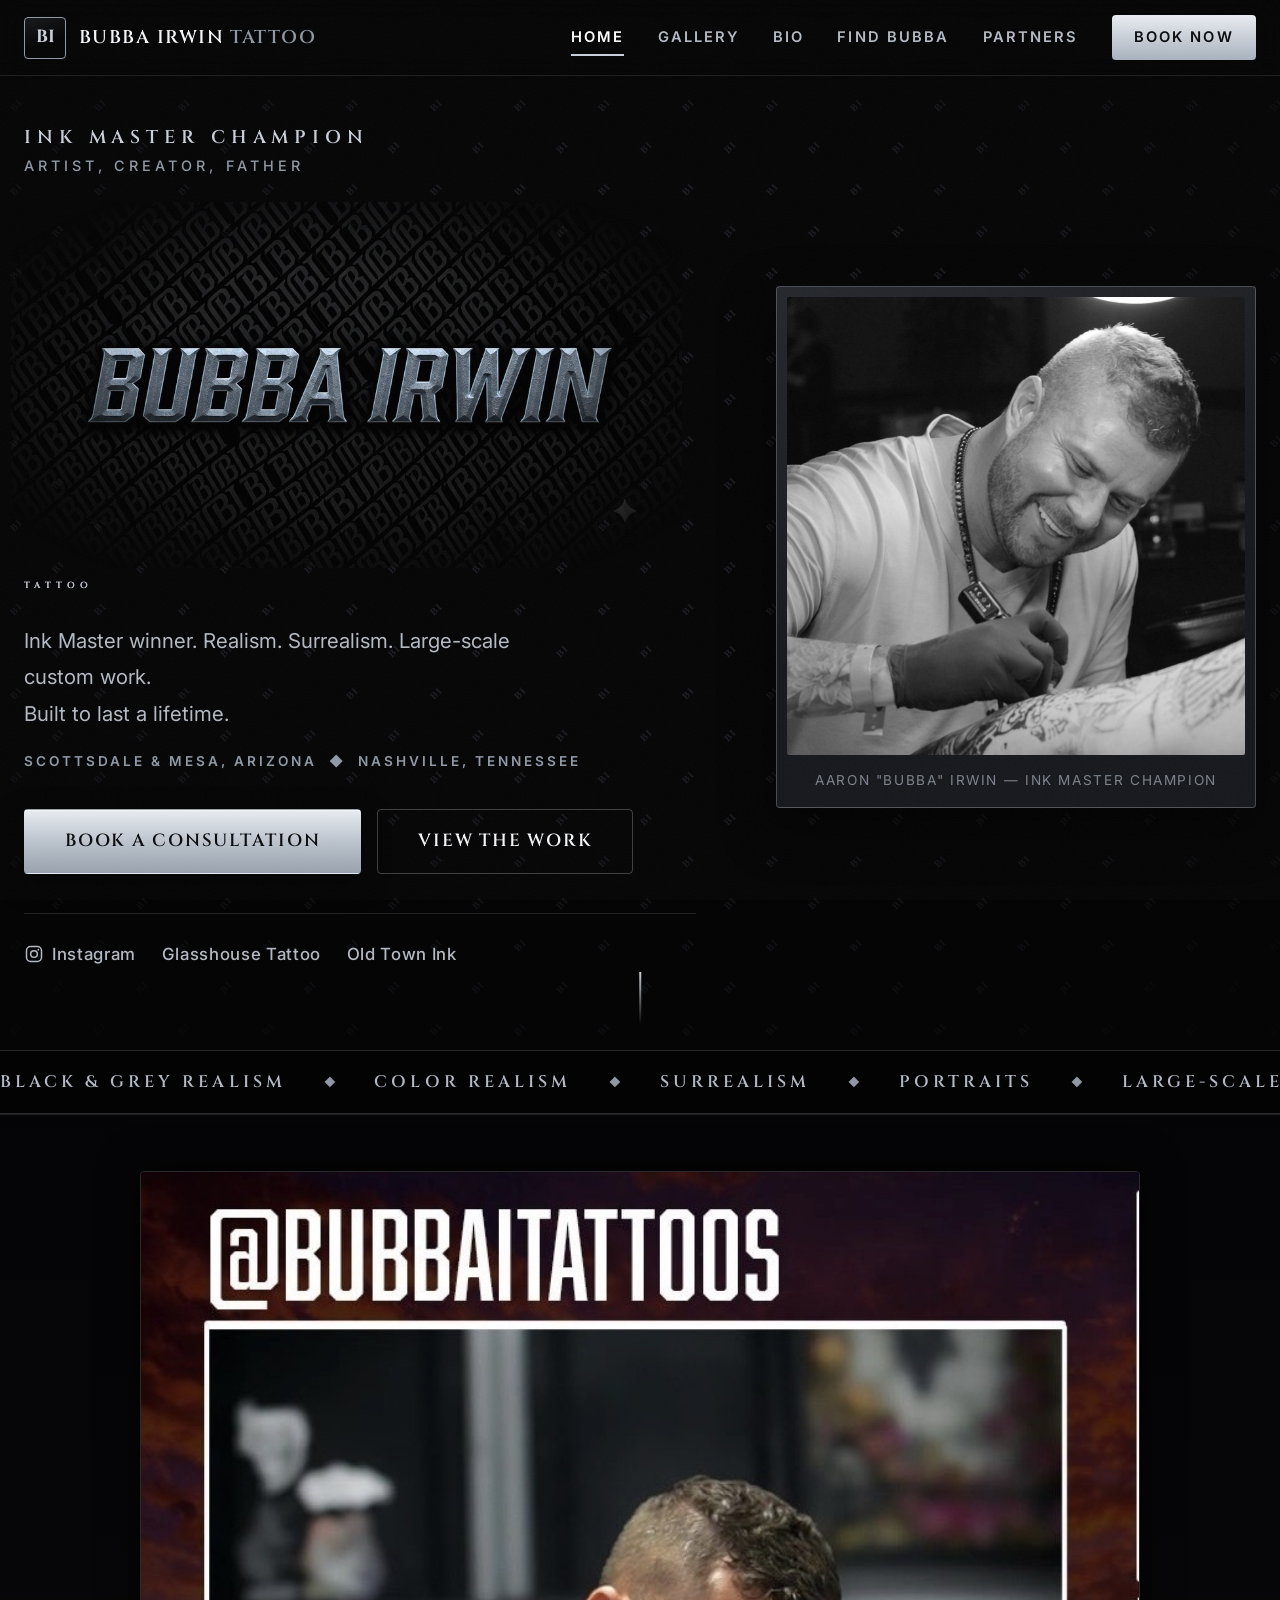
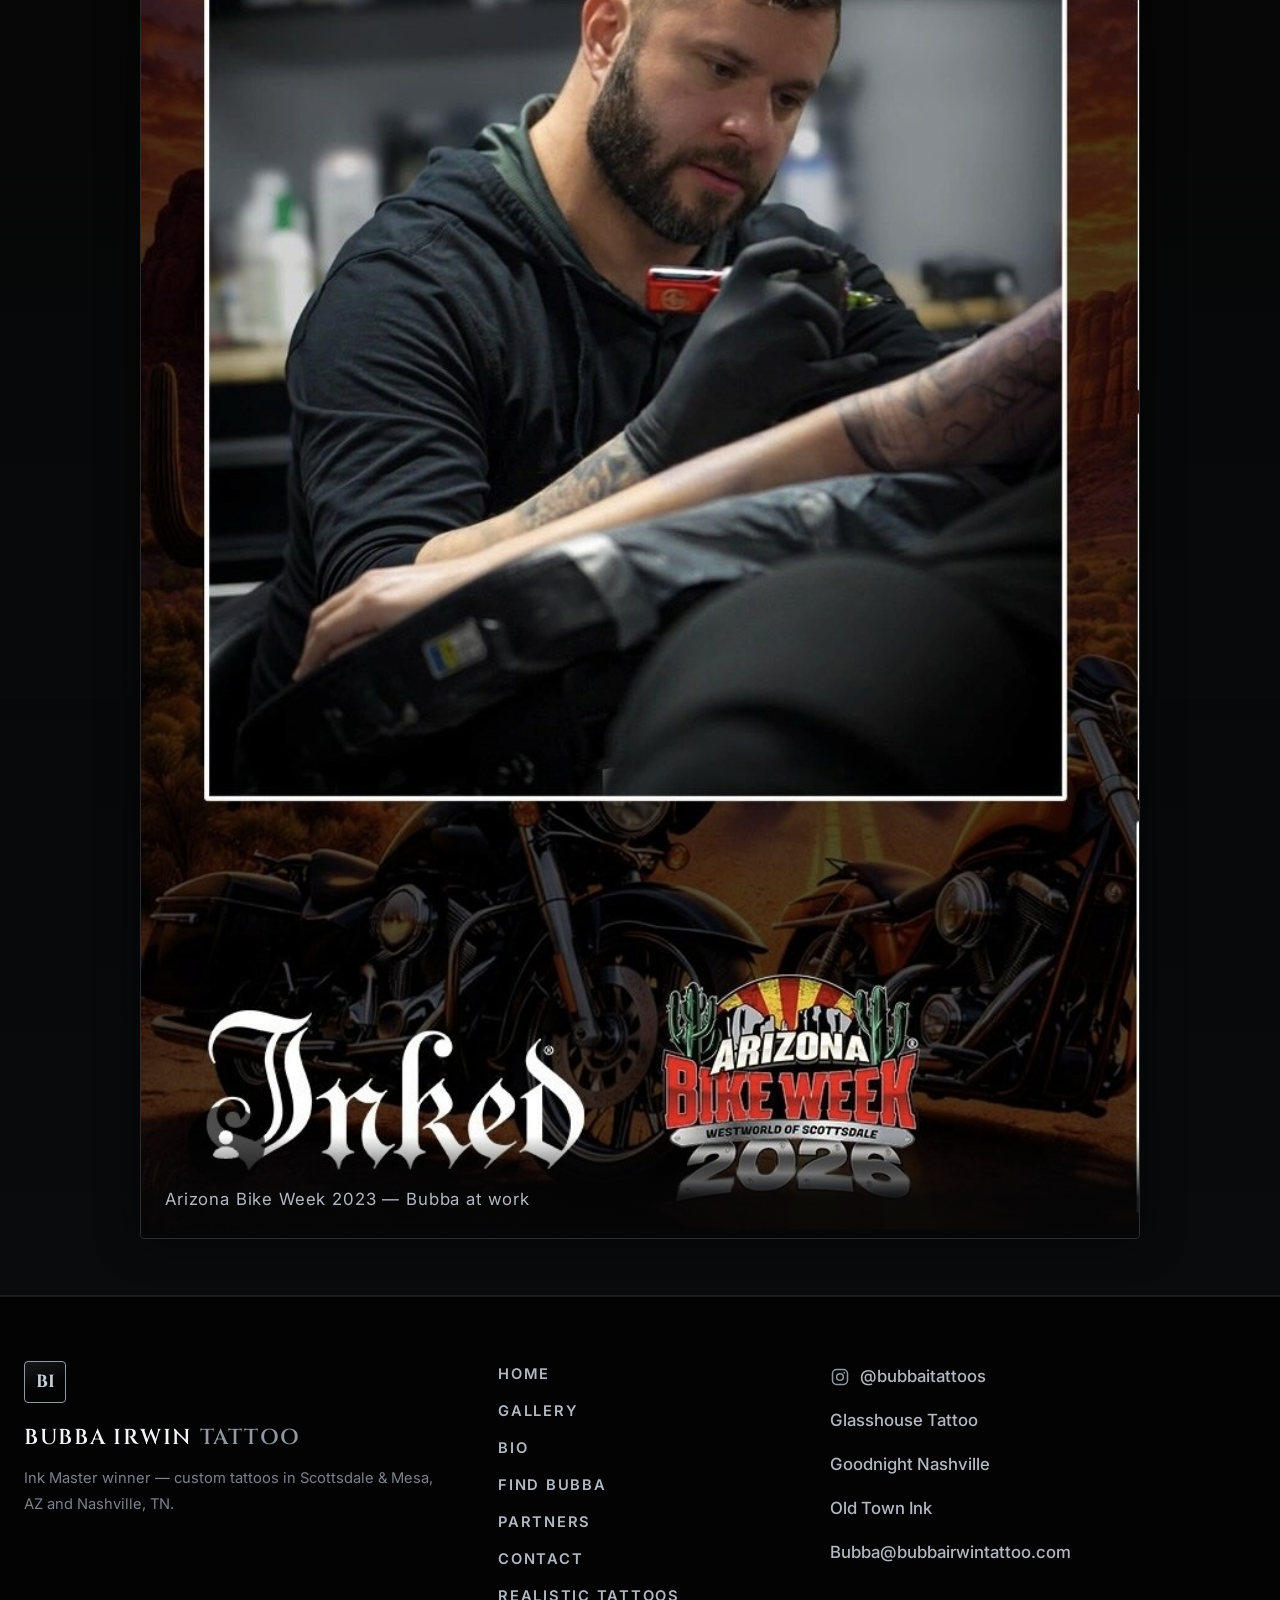
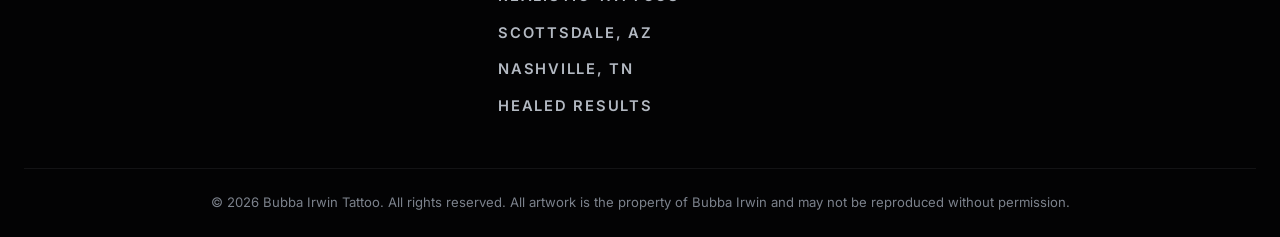
==== commit a0f5f313: "Add Partners & Sponsors tab, embed IG post, reorder celebrity mentions New standalone "Partners" nav" ====
--- a/index.html
+++ b/index.html
@@ -110,6 +110,7 @@
         <a href="#gallery" class="nav__link">Gallery</a>
         <a href="#bio" class="nav__link">Bio</a>
         <a href="#connect" class="nav__link">Find Bubba</a>
+        <a href="#partners" class="nav__link">Partners</a>
         <a href="#contact" class="nav__link nav__link--cta">Book Now</a>
       </nav>
       <button class="nav__toggle" id="navToggle" aria-label="Open menu" aria-expanded="false">
@@ -431,8 +432,9 @@
           <h3 class="bio__subhead bio__subhead--gap">Endorsements &amp; Elite Clientele</h3>
           <p class="bio__blurb">The trusted choice for elite cultural figures, professional athletes, and country music royalty:</p>
           <ul class="clients">
+            <li>Kane Brown</li>
+            <li>Brett Young</li>
             <li>Jason Aldean</li>
-            <li>Kane Brown</li>
             <li>Tyler Hubbard <small>(Florida Georgia Line)</small></li>
             <li>Gary Allan</li>
             <li>Tracy Lawrence</li>
@@ -460,7 +462,7 @@
         <article class="why__card reveal">
           <span class="why__num">02</span>
           <h3>Trusted by Icons and Superstars</h3>
-          <p>When celebrities and country music royalty — including Jason Aldean, Kane Brown, and Tyler Hubbard — need elite-tier work, they fly in or book out private sessions with Bubba. When you sit in his chair, you are getting the exact same caliber of artistry trusted by people who can afford to work with literally anyone on earth.</p>
+          <p>When celebrities and country music royalty — including Kane Brown, Brett Young, and Jason Aldean — need elite-tier work, they fly in or book out private sessions with Bubba. When you sit in his chair, you are getting the exact same caliber of artistry trusted by people who can afford to work with literally anyone on earth.</p>
         </article>
         <article class="why__card reveal">
           <span class="why__num">03</span>
@@ -529,6 +531,68 @@
           <h3>Old Town Ink</h3>
           <p>Bubba's co-owned, award-winning flagship shop in Scottsdale, Arizona — home base for world-class custom work.</p>
           <span class="connect__link">oldtownink.com <span aria-hidden="true">&#8599;</span></span>
+        </a>
+      </div>
+    </div>
+  </section>
+
+  </div>
+
+  <!-- ================= PARTNERS TAB ================= -->
+  <div class="tab" data-tab="partners">
+  <section class="section partners" id="partners">
+    <div class="section__inner">
+      <div class="section__head reveal">
+        <p class="section__eyebrow">Partners &amp; Sponsors</p>
+        <h2 class="section__title">Who Backs the Work</h2>
+        <p class="section__lede">The brands and creative projects behind the scenes.</p>
+      </div>
+
+      <div class="partner__featured-post reveal">
+        <iframe src="https://www.instagram.com/p/DYiRMqbGMu9/embed/" title="Bubba Irwin featured Instagram post" loading="lazy" allowfullscreen scrolling="no" allow="encrypted-media"></iframe>
+      </div>
+
+      <div class="partner__grid">
+        <a class="partner__card reveal" href="https://www.fusiontattooink.com/" target="_blank" rel="noopener">
+          <span class="partner__card-media"><img src="assets/partners/fusion-tattoo-ink.jpg" alt="Fusion Tattoo Ink" loading="lazy"></span>
+          <span class="partner__card-body">
+            <h3>Fusion Tattoo Ink</h3>
+            <p>The ONLY ink I use.</p>
+            <span class="partner__card-link">fusiontattooink.com <span aria-hidden="true">&#8599;</span></span>
+          </span>
+        </a>
+        <a class="partner__card reveal" href="https://dtfyourself.com/" target="_blank" rel="noopener">
+          <span class="partner__card-media"><img src="assets/partners/dtf-yourself.jpg" alt="DTF Yourself" loading="lazy"></span>
+          <span class="partner__card-body">
+            <h3>DTF Yourself</h3>
+            <p>Our merch from the incredible people over at DTF Yourself.</p>
+            <span class="partner__card-link">dtfyourself.com <span aria-hidden="true">&#8599;</span></span>
+          </span>
+        </a>
+        <a class="partner__card reveal" href="https://inker.com/" target="_blank" rel="noopener">
+          <span class="partner__card-media"><img src="assets/partners/inker.jpg" alt="Inker" loading="lazy"></span>
+          <span class="partner__card-body">
+            <h3>Inker</h3>
+            <p>Browse portfolios, follow your favorite artists, and book your next tattoo.</p>
+            <span class="partner__card-link">inker.com <span aria-hidden="true">&#8599;</span></span>
+          </span>
+        </a>
+        <!-- TODO: add Wheelhouse Tattoo Co. URL once their site is live, then wrap this card in <a href="..."> like the others -->
+        <span class="partner__card reveal">
+          <span class="partner__card-media"><img src="assets/partners/wheelhouse-tattoo-co.jpg" alt="Wheelhouse Tattoo Co." loading="lazy"></span>
+          <span class="partner__card-body">
+            <h3>Wheelhouse Tattoo Co.</h3>
+            <p>Site coming soon.</p>
+          </span>
+        </span>
+        <a class="partner__card reveal" href="https://www.instagram.com/thisnvrthen" target="_blank" rel="noopener">
+          <span class="partner__card-media"><img src="assets/partners/this-nvr-then.jpg" alt="This Nvr Then" loading="lazy"></span>
+          <span class="partner__card-body">
+            <span class="partner__card-tag">Music Project</span>
+            <h3>This Nvr Then</h3>
+            <p>Bubba's music project.</p>
+            <span class="partner__card-link">@thisnvrthen <span aria-hidden="true">&#8599;</span></span>
+          </span>
         </a>
       </div>
     </div>
@@ -633,6 +697,7 @@
         <a href="#gallery">Gallery</a>
         <a href="#bio">Bio</a>
         <a href="#connect">Find Bubba</a>
+        <a href="#partners">Partners</a>
         <a href="#contact">Contact</a>
         <a href="realistic-tattoos.html">Realistic Tattoos</a>
         <a href="scottsdale-tattoo-artist.html">Scottsdale, AZ</a>
--- a/css/styles.css
+++ b/css/styles.css
@@ -1003,6 +1003,102 @@
 .connect__card:hover .connect__link { color: #ffffff; }
 
 /* ============================================================
+   PARTNERS / AFFILIATES / SPONSORS
+   ============================================================ */
+.partners { margin-top: 4rem; }
+.partner__featured-post {
+  max-width: 540px;
+  margin: 0 auto 3rem;
+  border-radius: var(--radius);
+  overflow: hidden;
+  border: 1px solid var(--panel-edge);
+  box-shadow: var(--shadow);
+  background: var(--panel);
+}
+.partner__featured-post iframe {
+  width: 100%;
+  height: 680px;
+  border: 0;
+  display: block;
+}
+.partner__grid {
+  display: grid;
+  grid-template-columns: repeat(4, 1fr);
+  gap: 1.3rem;
+}
+.partner__card {
+  display: flex;
+  flex-direction: column;
+  background: var(--panel);
+  border: 1px solid var(--panel-edge);
+  border-radius: var(--radius);
+  overflow: hidden;
+  color: var(--ink);
+  position: relative;
+  transition: transform 0.25s ease, border-color 0.25s ease, box-shadow 0.25s ease;
+}
+a.partner__card:hover {
+  transform: translateY(-5px);
+  border-color: var(--steel-dark);
+  box-shadow: var(--shadow);
+  color: var(--ink);
+}
+.partner__card-media {
+  width: 100%;
+  aspect-ratio: 4 / 3;
+  background: #030304;
+  display: flex;
+  align-items: center;
+  justify-content: center;
+  overflow: hidden;
+}
+.partner__card-media img {
+  width: 100%;
+  height: 100%;
+  object-fit: contain;
+}
+.partner__card-body {
+  padding: 1.4rem 1.5rem 1.6rem;
+  flex: 1;
+  display: flex;
+  flex-direction: column;
+}
+.partner__card-tag {
+  align-self: flex-start;
+  font-family: var(--font-body);
+  font-weight: 600;
+  font-size: 0.7rem;
+  letter-spacing: 0.14em;
+  text-transform: uppercase;
+  color: var(--steel-dark);
+  border: 1px solid var(--steel-edge);
+  border-radius: var(--radius);
+  padding: 0.2rem 0.6rem;
+  margin-bottom: 0.7rem;
+}
+.partner__card h3 {
+  font-family: var(--font-display);
+  font-weight: 600;
+  font-size: 1.15rem;
+  letter-spacing: 0.04em;
+  text-transform: uppercase;
+  margin-bottom: 0.4rem;
+}
+.partner__card p {
+  color: var(--ink-dim);
+  font-size: 0.92rem;
+  flex: 1;
+}
+.partner__card-link {
+  color: var(--steel);
+  font-weight: 600;
+  font-size: 0.88rem;
+  letter-spacing: 0.05em;
+  margin-top: 0.9rem;
+}
+a.partner__card:hover .partner__card-link { color: #ffffff; }
+
+/* ============================================================
    CONTACT / FORM
    ============================================================ */
 .contact {
@@ -1412,6 +1508,7 @@
   .hero__social { justify-content: center; }
   .hero__feature { justify-self: center; max-width: 420px; }
   .connect__grid { grid-template-columns: repeat(2, 1fr); }
+  .partner__grid { grid-template-columns: repeat(2, 1fr); }
 }
 
 @media (max-width: 960px) {
@@ -1466,6 +1563,8 @@
   .marquee__track span { font-size: 1.05rem; }
   .quote { padding: 4rem 1.25rem; }
   .connect__grid { grid-template-columns: 1fr; }
+  .partner__grid { grid-template-columns: 1fr; }
+  .partner__featured-post iframe { height: 480px; }
   .bio__cols { grid-template-columns: 1fr; }
   .why__grid { grid-template-columns: 1fr; }
   .why__watch { flex-direction: column; }
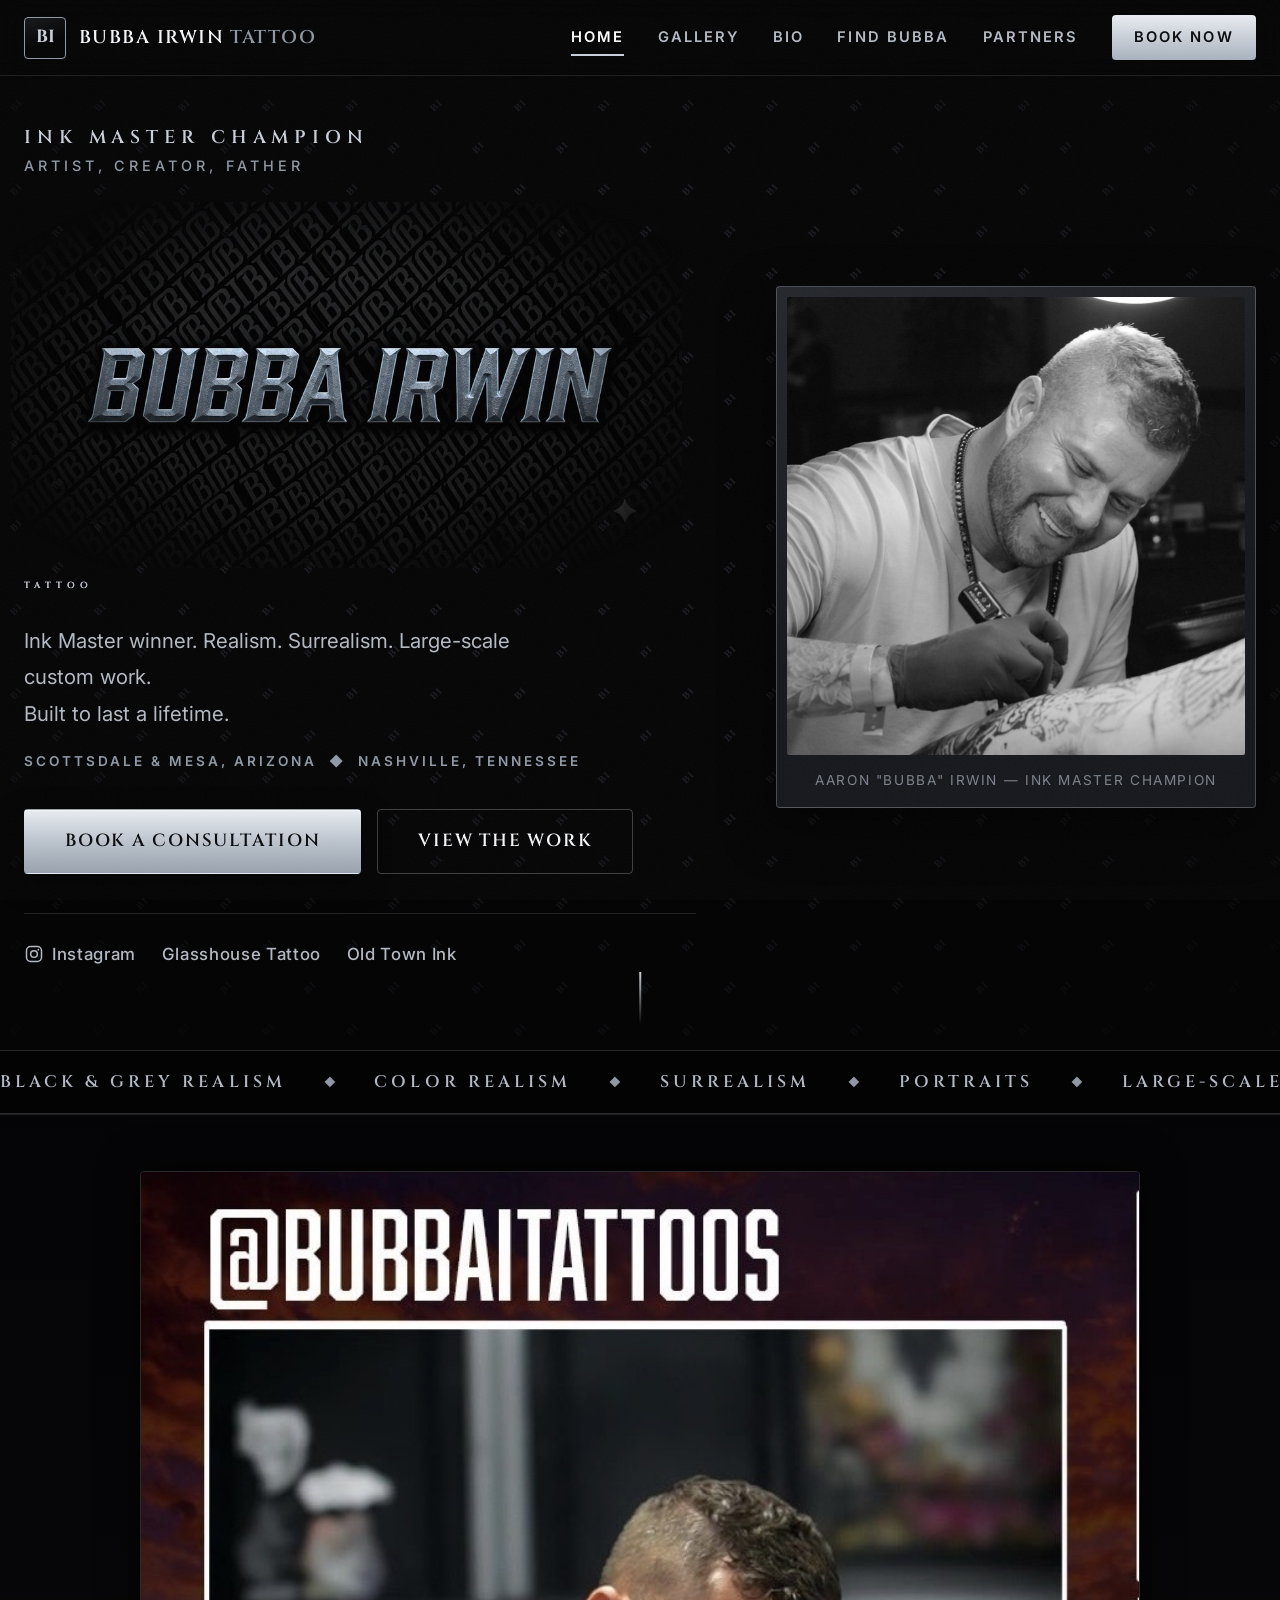
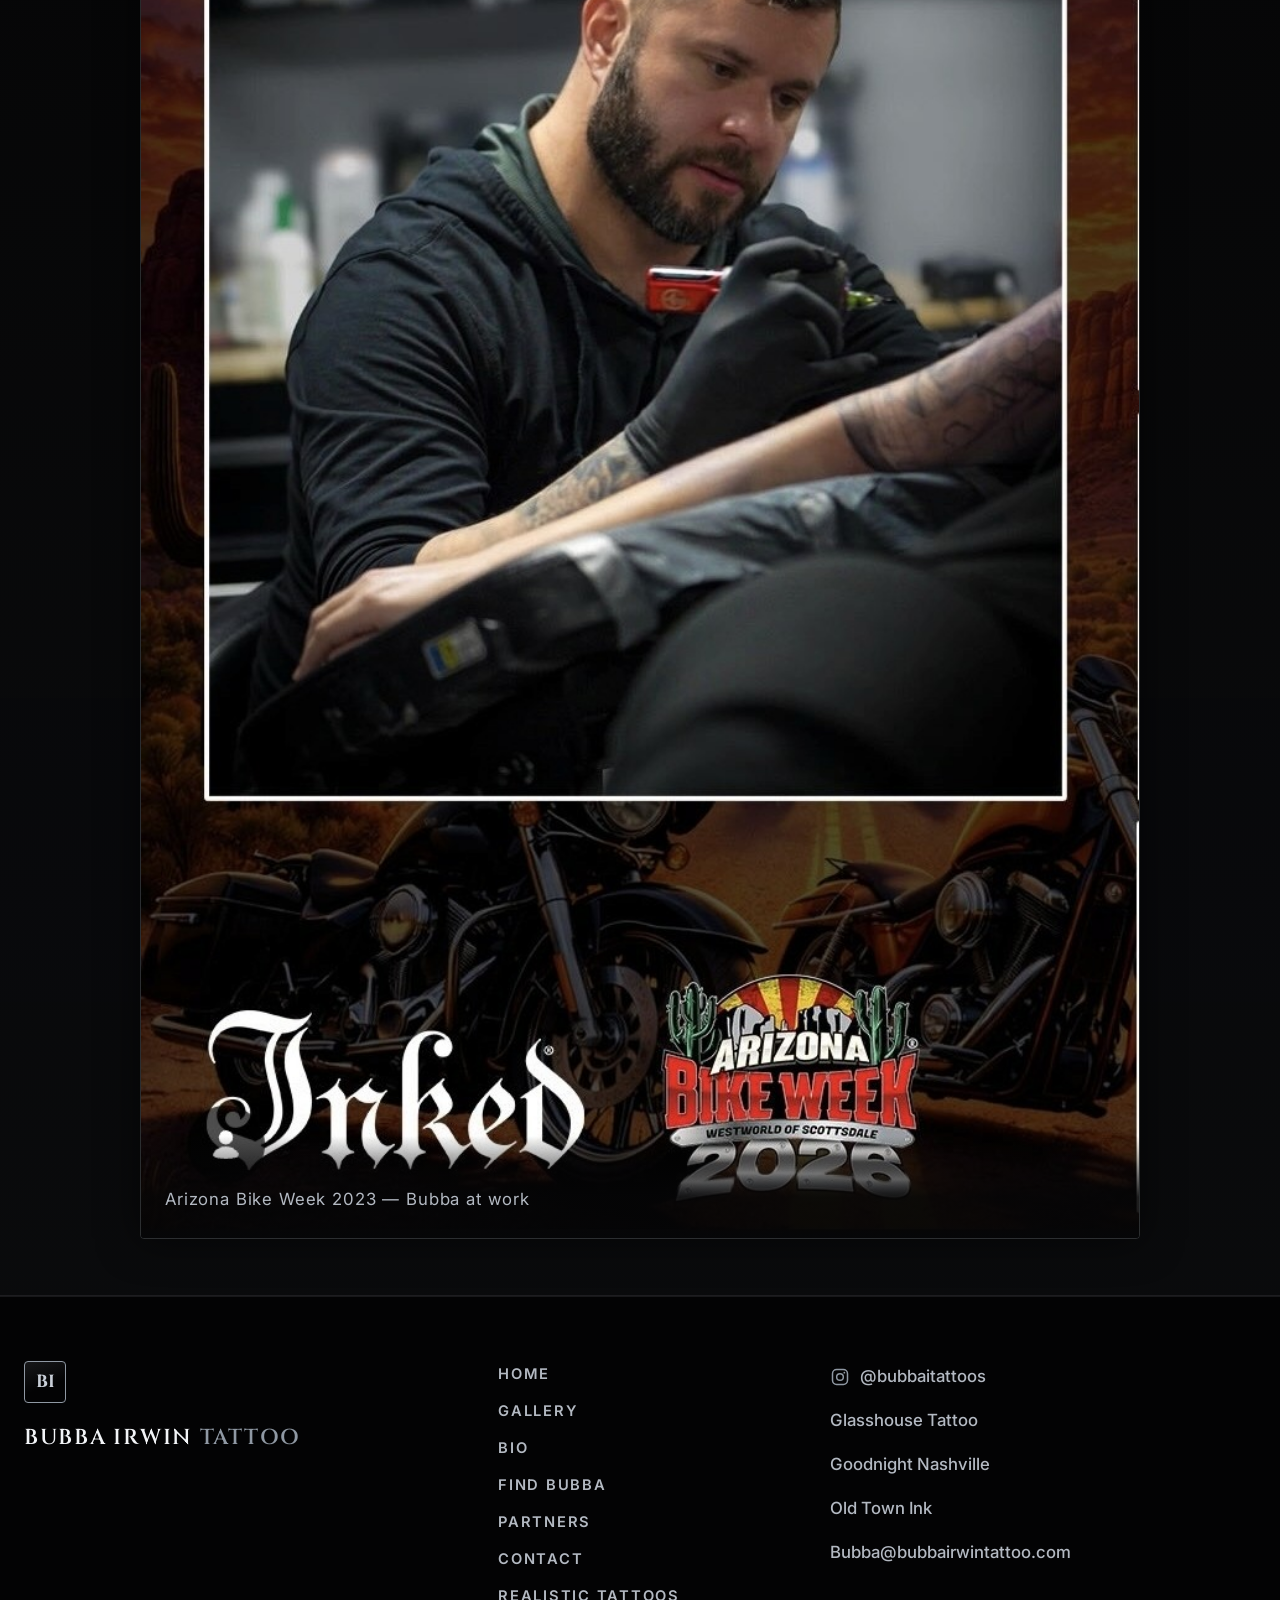
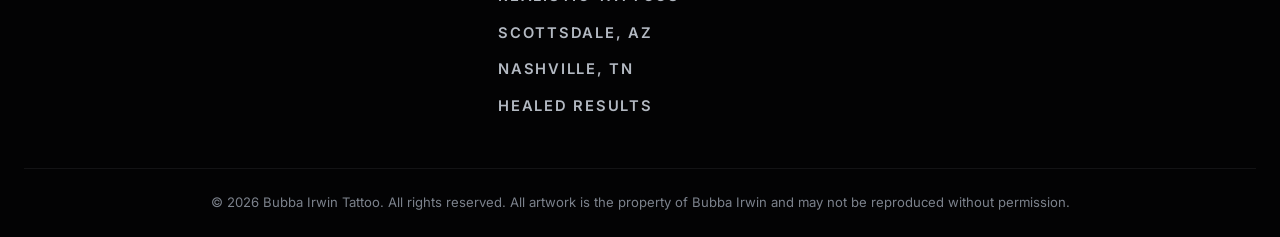
==== commit 2331f5ef: "Remove This Nvr Then entirely; remove footer tagline site-wide - Dropped the This Nvr Then card, its" ====
--- a/index.html
+++ b/index.html
@@ -548,6 +548,15 @@
         <p class="section__lede">The brands and creative projects behind the scenes.</p>
       </div>
 
+      <a class="partner__card partner__card--featured reveal" href="https://inker.com/" target="_blank" rel="noopener">
+        <span class="partner__card-media"><img src="assets/partners/inker.jpg" alt="Inker" loading="lazy"></span>
+        <span class="partner__card-body">
+          <h3>Inker</h3>
+          <p>Browse portfolios, follow your favorite artists, and book your next tattoo.</p>
+          <span class="partner__card-link">inker.com <span aria-hidden="true">&#8599;</span></span>
+        </span>
+      </a>
+
       <div class="partner__featured-post reveal">
         <iframe src="https://www.instagram.com/p/DYiRMqbGMu9/embed/" title="Bubba Irwin featured Instagram post" loading="lazy" allowfullscreen scrolling="no" allow="encrypted-media"></iframe>
       </div>
@@ -569,14 +578,6 @@
             <span class="partner__card-link">dtfyourself.com <span aria-hidden="true">&#8599;</span></span>
           </span>
         </a>
-        <a class="partner__card reveal" href="https://inker.com/" target="_blank" rel="noopener">
-          <span class="partner__card-media"><img src="assets/partners/inker.jpg" alt="Inker" loading="lazy"></span>
-          <span class="partner__card-body">
-            <h3>Inker</h3>
-            <p>Browse portfolios, follow your favorite artists, and book your next tattoo.</p>
-            <span class="partner__card-link">inker.com <span aria-hidden="true">&#8599;</span></span>
-          </span>
-        </a>
         <!-- TODO: add Wheelhouse Tattoo Co. URL once their site is live, then wrap this card in <a href="..."> like the others -->
         <span class="partner__card reveal">
           <span class="partner__card-media"><img src="assets/partners/wheelhouse-tattoo-co.jpg" alt="Wheelhouse Tattoo Co." loading="lazy"></span>
@@ -585,15 +586,6 @@
             <p>Site coming soon.</p>
           </span>
         </span>
-        <a class="partner__card reveal" href="https://www.instagram.com/thisnvrthen" target="_blank" rel="noopener">
-          <span class="partner__card-media"><img src="assets/partners/this-nvr-then.jpg" alt="This Nvr Then" loading="lazy"></span>
-          <span class="partner__card-body">
-            <span class="partner__card-tag">Music Project</span>
-            <h3>This Nvr Then</h3>
-            <p>Bubba's music project.</p>
-            <span class="partner__card-link">@thisnvrthen <span aria-hidden="true">&#8599;</span></span>
-          </span>
-        </a>
       </div>
     </div>
   </section>
@@ -690,7 +682,6 @@
       <div class="footer__brand">
         <span class="nav__brand-mark">BI</span>
         <p class="footer__name">Bubba Irwin <em>Tattoo</em></p>
-        <p class="footer__tag">Ink Master winner &mdash; custom tattoos in Scottsdale &amp; Mesa, AZ and Nashville, TN.</p>
       </div>
       <nav class="footer__nav" aria-label="Footer navigation">
         <a href="#home">Home</a>
--- a/css/styles.css
+++ b/css/styles.css
@@ -1006,6 +1006,10 @@
    PARTNERS / AFFILIATES / SPONSORS
    ============================================================ */
 .partners { margin-top: 4rem; }
+.partner__card--featured {
+  max-width: 540px;
+  margin: 0 auto 1.5rem;
+}
 .partner__featured-post {
   max-width: 540px;
   margin: 0 auto 3rem;
@@ -1062,19 +1066,6 @@
   flex: 1;
   display: flex;
   flex-direction: column;
-}
-.partner__card-tag {
-  align-self: flex-start;
-  font-family: var(--font-body);
-  font-weight: 600;
-  font-size: 0.7rem;
-  letter-spacing: 0.14em;
-  text-transform: uppercase;
-  color: var(--steel-dark);
-  border: 1px solid var(--steel-edge);
-  border-radius: var(--radius);
-  padding: 0.2rem 0.6rem;
-  margin-bottom: 0.7rem;
 }
 .partner__card h3 {
   font-family: var(--font-display);
@@ -1249,7 +1240,6 @@
   text-transform: uppercase;
 }
 .footer__name em { font-style: normal; color: var(--steel-dark); }
-.footer__tag { color: var(--ink-faint); font-size: 0.92rem; margin-top: 0.4rem; }
 
 .footer__nav {
   display: flex;
